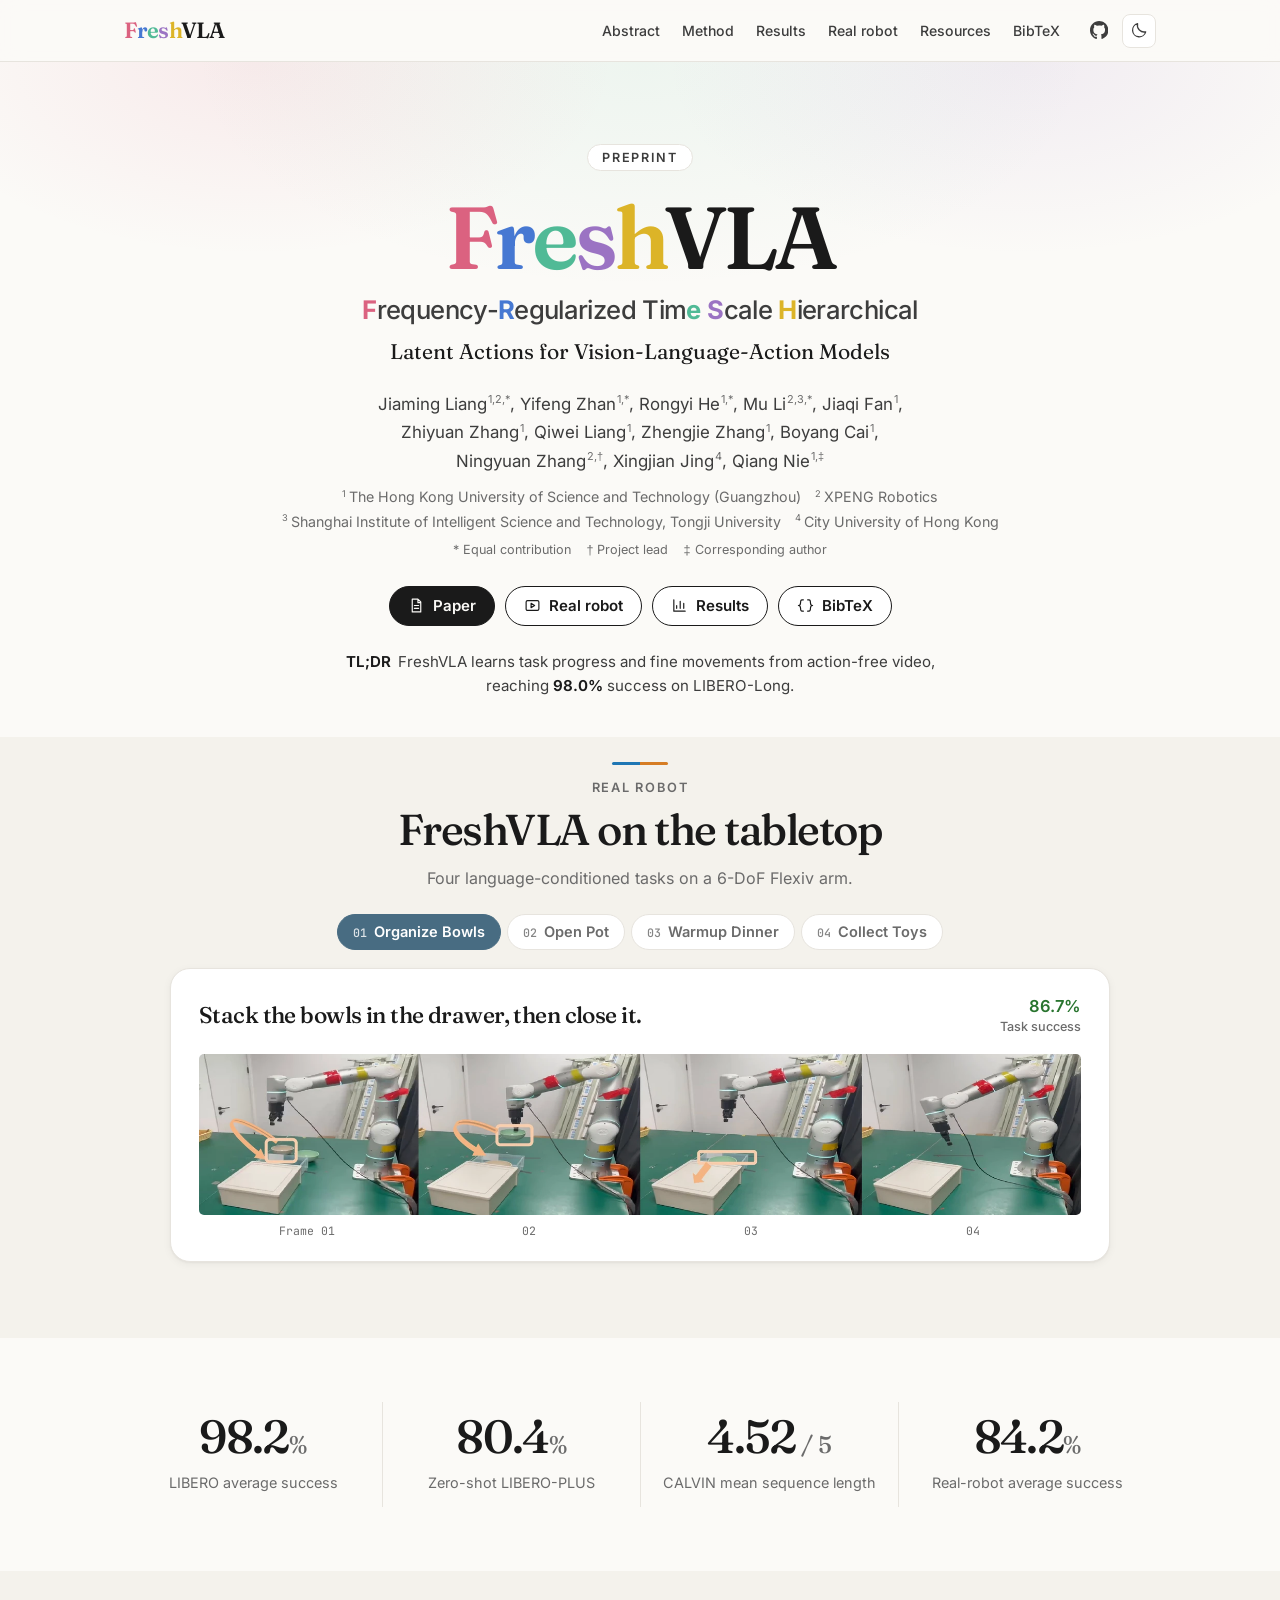
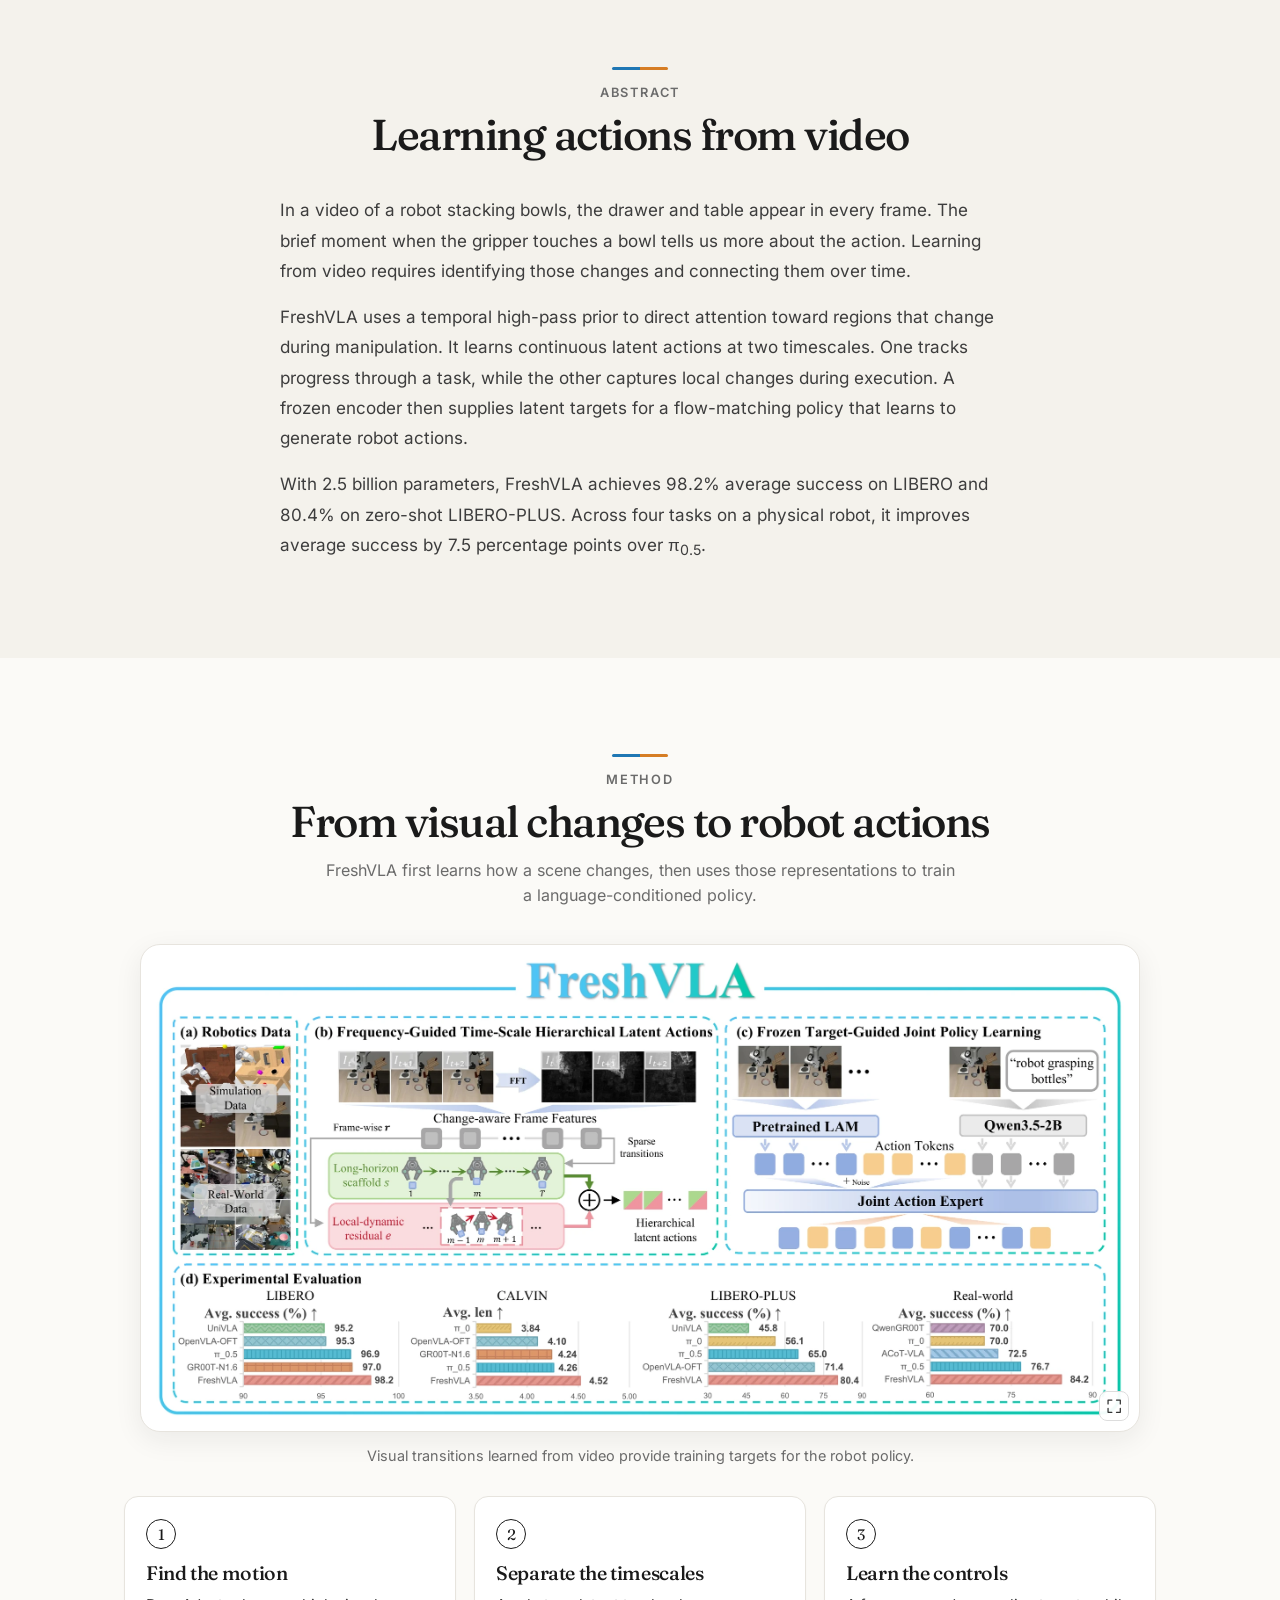
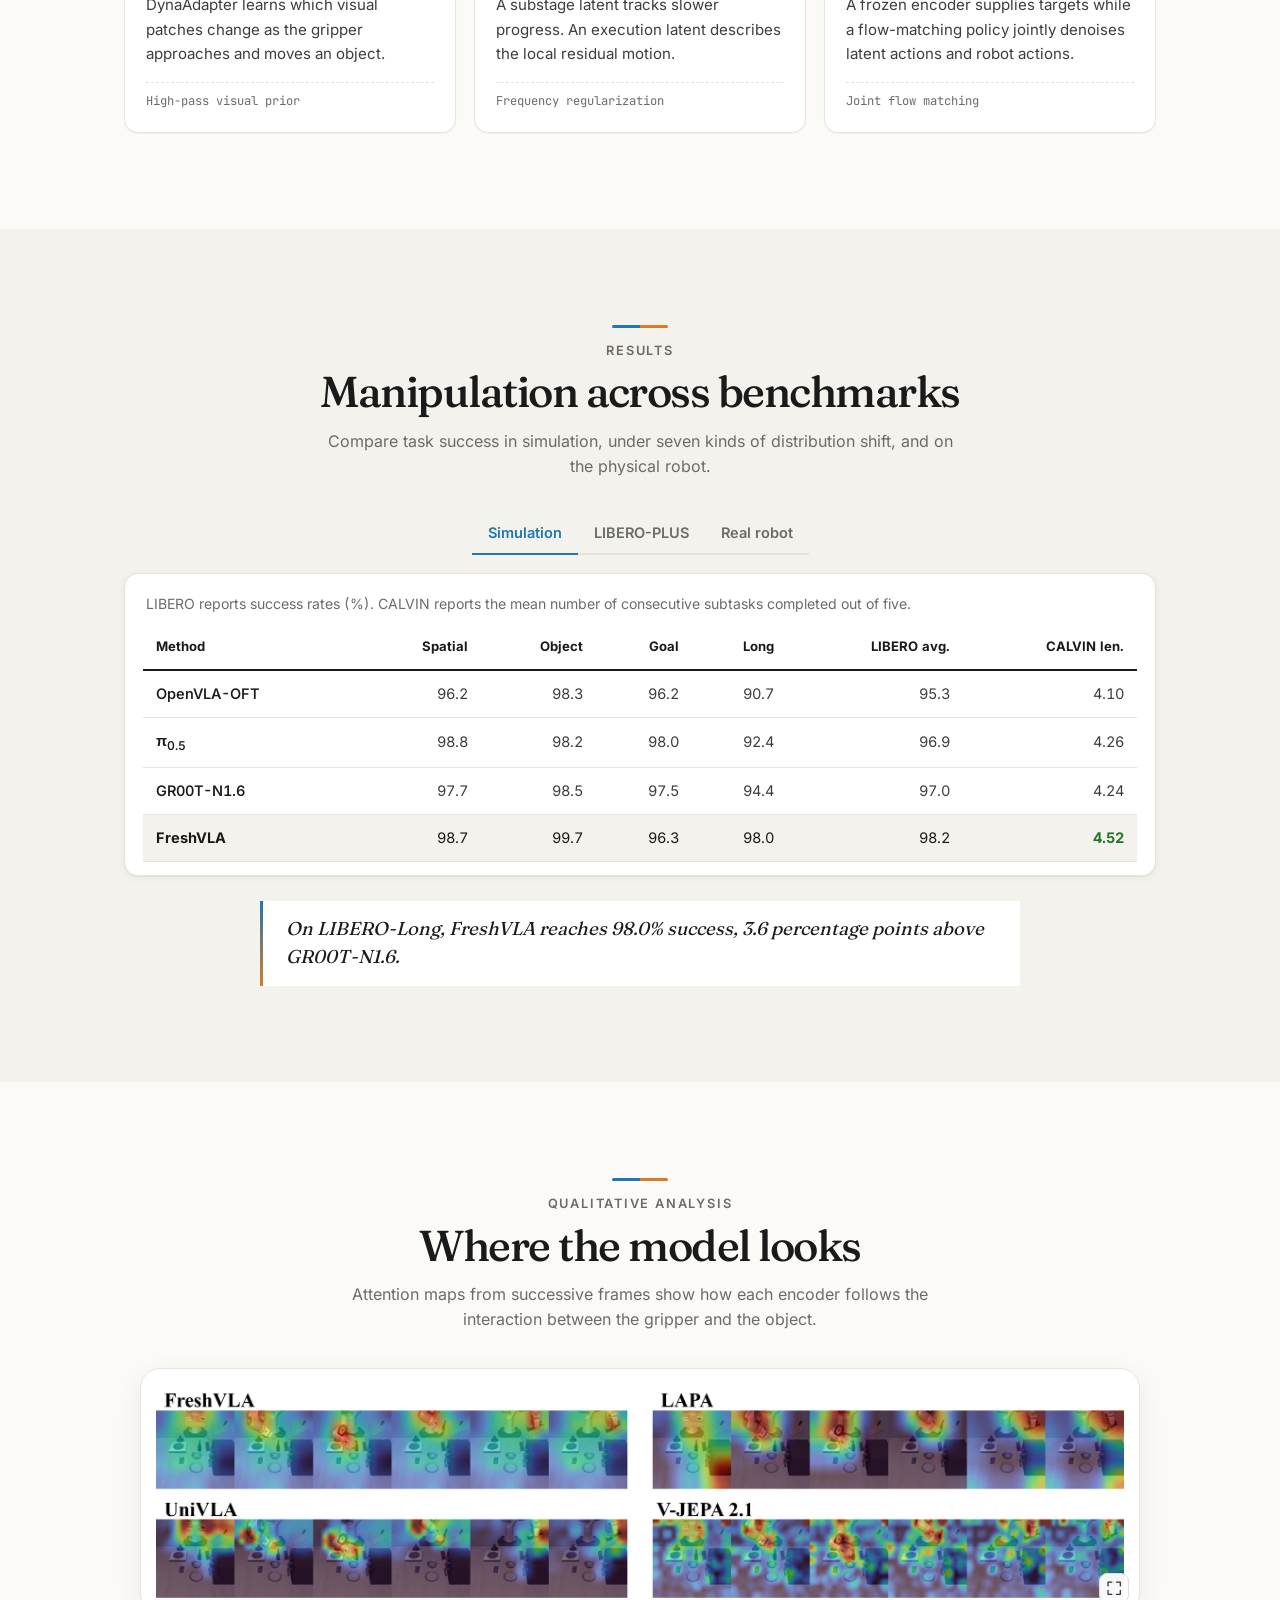
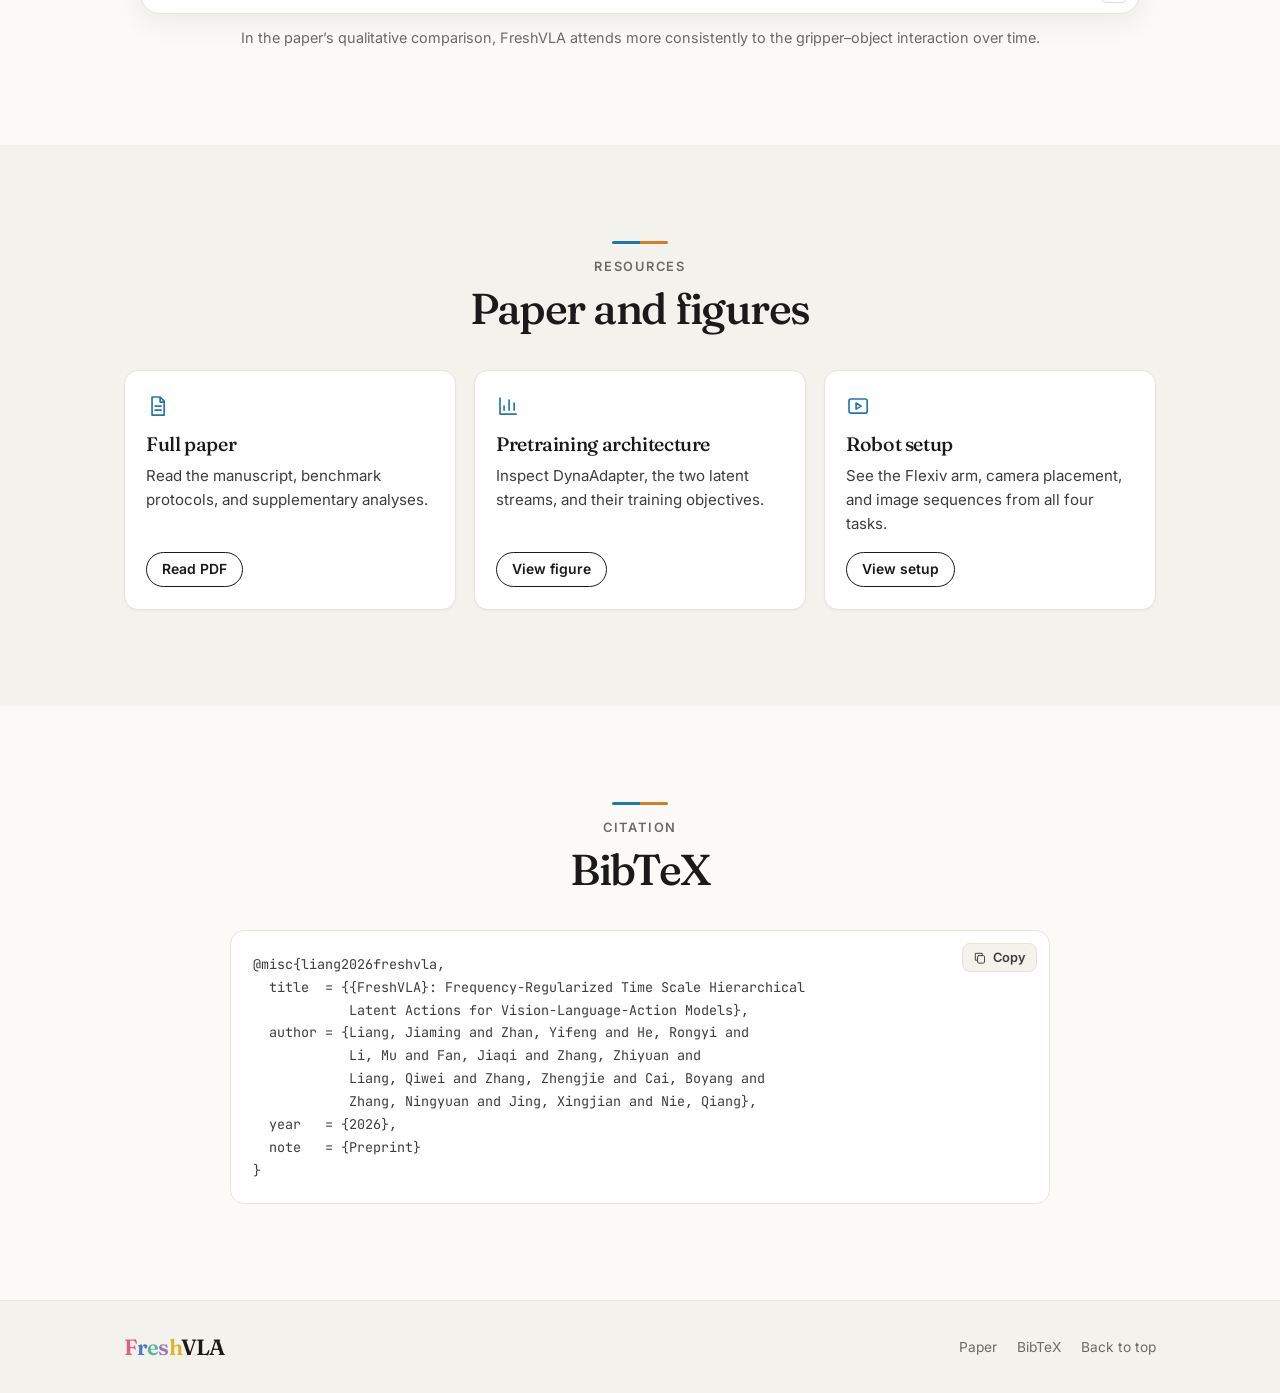
==== index.html @ 8558be19 "Publish the FreshVLA paper project page" ====
<!doctype html>
<html lang="en">
<head>
  <meta charset="utf-8">
  <meta name="viewport" content="width=device-width, initial-scale=1">
  <meta name="description" content="FreshVLA learns task progress and fine-grained robot movements from action-free videos using frequency-regularized hierarchical latent actions.">
  <title>FreshVLA · Frequency-Regularized Time Scale Hierarchical Latent Actions</title>
  <link rel="icon" href="assets/favicon.svg" type="image/svg+xml">
  <link rel="preload" href="assets/fonts/fraunces.woff2" as="font" type="font/woff2" crossorigin>
  <link rel="preload" href="assets/fonts/inter.woff2" as="font" type="font/woff2" crossorigin>
  <script>
    if (new URLSearchParams(location.search).get('palette') === 'mint') {
      document.documentElement.dataset.palette = 'mint';
    }
  </script>
  <link rel="stylesheet" href="assets/site.css">
  <script defer src="assets/site.js"></script>
</head>
<body id="top">
  <a class="skip" href="#main">Skip to content</a>
  <svg xmlns="http://www.w3.org/2000/svg" class="symbols" aria-hidden="true">
    <symbol id="i-paper" viewBox="0 0 24 24"><path d="M6 3h8l4 4v14H6zM14 3v5h4M9 12h6m-6 4h6"/></symbol>
    <symbol id="i-results" viewBox="0 0 24 24"><path d="M4 4v16h16M8 16v-4m5 4V6m5 10V9"/></symbol>
    <symbol id="i-film" viewBox="0 0 24 24"><rect x="3" y="5" width="18" height="14" rx="2"/><path d="m10 9 5 3-5 3z"/></symbol>
    <symbol id="i-cite" viewBox="0 0 24 24"><path d="M9 4H7c-2 0-2 2-2 4s-1 4-3 4c2 0 3 2 3 4s0 4 2 4h2m6-16h2c2 0 2 2 2 4s1 4 3 4c-2 0-3 2-3 4s0 4-2 4h-2"/></symbol>
    <symbol id="i-code" viewBox="0 0 16 16"><path fill="currentColor" stroke="none" d="M8 0C3.58 0 0 3.58 0 8c0 3.54 2.29 6.53 5.47 7.59.4.07.55-.17.55-.38 0-.19-.01-.82-.01-1.49-2.01.37-2.53-.49-2.69-.94-.09-.23-.48-.94-.82-1.13-.28-.15-.68-.52-.01-.53.63-.01 1.08.58 1.23.82.72 1.21 1.87.87 2.33.66.07-.52.28-.87.51-1.07-1.78-.2-3.64-.89-3.64-3.95 0-.87.31-1.59.82-2.15-.08-.2-.36-1.02.08-2.12 0 0 .67-.21 2.2.82A7.38 7.38 0 0 1 8 3.86c.68 0 1.36.09 2 .27 1.53-1.04 2.2-.82 2.2-.82.44 1.1.16 1.92.08 2.12.51.56.82 1.27.82 2.15 0 3.07-1.87 3.75-3.65 3.95.29.25.54.73.54 1.48 0 1.07-.01 1.93-.01 2.2 0 .21.15.46.55.38A8.01 8.01 0 0 0 16 8c0-4.42-3.58-8-8-8Z"/></symbol>
    <symbol id="i-moon" viewBox="0 0 24 24"><path d="M20.5 14.1A8.8 8.8 0 0 1 9.9 3.5a8.7 8.7 0 1 0 10.6 10.6Z"/></symbol>
    <symbol id="i-sun" viewBox="0 0 24 24"><circle cx="12" cy="12" r="4"/><path d="M12 2v2m0 16v2M2 12h2m16 0h2M5 5l1.4 1.4m11.2 11.2L19 19M5 19l1.4-1.4M17.6 6.4 19 5"/></symbol>
    <symbol id="i-menu" viewBox="0 0 24 24"><path d="M3 6h18M3 12h18M3 18h18"/></symbol>
    <symbol id="i-zoom" viewBox="0 0 24 24"><path d="M9 4H4v5m11-5h5v5M4 15v5h5m11-5v5h-5"/></symbol>
    <symbol id="i-copy" viewBox="0 0 24 24"><rect x="8" y="8" width="12" height="13" rx="2"/><path d="M16 8V4H4v12h4"/></symbol>
  </svg>
  <nav class="nav" aria-label="Main navigation">
    <div class="wrap nav-inner">
      <a class="logo" href="#top" aria-label="FreshVLA home"><span class="c1">F</span><span class="c2">r</span><span class="c3">e</span><span class="c4">s</span><span class="c5">h</span>VLA</a>
      <div class="nav-links" id="nav-links">
        <a href="#abstract">Abstract</a><a href="#method">Method</a><a href="#results">Results</a><a href="#real-robot">Real robot</a><a href="#resources">Resources</a><a href="#bibtex">BibTeX</a>
      </div>
      <div class="nav-tools">
        <a class="icon-button source" href="https://github.com/Easy19613/freshvla-project" aria-label="Project page source on GitHub" title="Project page source on GitHub"><svg class="icon" aria-hidden="true"><use href="#i-code"></use></svg></a>
        <button class="icon-button js-only" type="button" id="theme" aria-label="Dark mode" aria-pressed="false" title="Dark mode"><svg class="icon" aria-hidden="true"><use href="#i-moon"></use></svg></button>
        <button class="icon-button menu js-only" type="button" id="menu" aria-label="Navigation menu" aria-expanded="false" aria-controls="nav-links"><svg class="icon" aria-hidden="true"><use href="#i-menu"></use></svg></button>
      </div>
    </div>
  </nav>
  <main id="main">
    <header class="hero">
      <div class="wrap">
        <p class="venue">Preprint</p>
        <h1 class="hero-mark" aria-label="FreshVLA"><span class="c1">F</span><span class="c2">r</span><span class="c3">e</span><span class="c4">s</span><span class="c5">h</span>VLA</h1>
        <p class="paper-title"><span class="expand"><b class="c1">F</b>requency-<b class="c2">R</b>egularized Tim<b class="c3">e</b> <b class="c4">S</b>cale <b class="c5">H</b>ierarchical</span><span class="title-rest">Latent Actions for Vision-Language-Action Models</span></p>
        <p class="authors">
          <span>Jiaming Liang<sup>1,2,*</sup></span>, <span>Yifeng Zhan<sup>1,*</sup></span>, <span>Rongyi He<sup>1,*</sup></span>, <span>Mu Li<sup>2,3,*</sup></span>, <span>Jiaqi Fan<sup>1</sup></span>,<br class="desktop-break">
          <span>Zhiyuan Zhang<sup>1</sup></span>, <span>Qiwei Liang<sup>1</sup></span>, <span>Zhengjie Zhang<sup>1</sup></span>, <span>Boyang Cai<sup>1</sup></span>,<br class="desktop-break">
          <span>Ningyuan Zhang<sup>2,†</sup></span>, <span>Xingjian Jing<sup>4</sup></span>, <span>Qiang Nie<sup>1,‡</sup></span>
        </p>
        <div class="affiliations"><span><sup>1</sup>The Hong Kong University of Science and Technology (Guangzhou)</span><span><sup>2</sup>XPENG Robotics</span><br class="desktop-break"><span><sup>3</sup>Shanghai Institute of Intelligent Science and Technology, Tongji University</span><span><sup>4</sup>City University of Hong Kong</span></div>
        <p class="roles"><span>* Equal contribution</span><span>† Project lead</span><span>‡ Corresponding author</span></p>
        <div class="actions"><a class="btn primary" href="assets/FreshVLA.pdf"><svg class="icon" aria-hidden="true"><use href="#i-paper"></use></svg> Paper</a><a class="btn" href="#real-robot"><svg class="icon" aria-hidden="true"><use href="#i-film"></use></svg> Real robot</a><a class="btn" href="#results"><svg class="icon" aria-hidden="true"><use href="#i-results"></use></svg> Results</a><a class="btn" href="#bibtex"><svg class="icon" aria-hidden="true"><use href="#i-cite"></use></svg> BibTeX</a></div>
        <p class="tldr"><strong>TL;DR</strong> FreshVLA learns task progress and fine movements from action-free video, reaching <strong>98.0%</strong> success on LIBERO-Long.</p>
      </div>
    </header>
    <section class="band robot-section" id="real-robot" aria-labelledby="robot-title">
      <div class="wrap">
        <div class="section-head"><p class="eyebrow">Real robot</p><h2 id="robot-title">FreshVLA on the tabletop</h2><p>Four language-conditioned tasks on a 6-DoF Flexiv arm.</p></div>
        <div class="tabs rollouts" data-tabs>
          <div class="tablist steps" aria-label="Robot task"><button type="button" data-tab="task-bowls"><b aria-hidden="true">01</b>Organize Bowls</button>
            <button type="button" data-tab="task-pot"><b aria-hidden="true">02</b>Open Pot</button>
            <button type="button" data-tab="task-dinner"><b aria-hidden="true">03</b>Warmup Dinner</button>
            <button type="button" data-tab="task-toys"><b aria-hidden="true">04</b>Collect Toys</button></div>
          <div class="rollout-card" id="task-bowls">
            <div class="rollout-head"><h3>Stack the bowls in the drawer, then close it.</h3><p><strong>86.7%</strong>Task success</p></div>
            <a class="rollout-image" href="assets/figures/rollout-bowls.webp" data-zoom><img src="assets/figures/rollout-bowls.webp" width="1708" height="311" alt="Four successive camera frames from the Flexiv Organize Bowls task. Stack the bowls in the drawer, then close it."></a>
            <div class="frame-labels" aria-hidden="true"><span>Frame 01</span><span>02</span><span>03</span><span>04</span></div>
          </div>
          <div class="rollout-card" id="task-pot">
            <div class="rollout-head"><h3>Lift the lid off the pot.</h3><p><strong>96.7%</strong>Task success</p></div>
            <a class="rollout-image" href="assets/figures/rollout-pot.webp" data-zoom><img src="assets/figures/rollout-pot.webp" width="1708" height="311" alt="Four successive camera frames from the Flexiv Open Pot task. Lift the lid off the pot."></a>
            <div class="frame-labels" aria-hidden="true"><span>Frame 01</span><span>02</span><span>03</span><span>04</span></div>
          </div>
          <div class="rollout-card" id="task-dinner">
            <div class="rollout-head"><h3>Place the meat on the grill, then ring the bell.</h3><p><strong>80.0%</strong>Task success</p></div>
            <a class="rollout-image" href="assets/figures/rollout-dinner.webp" data-zoom><img src="assets/figures/rollout-dinner.webp" width="1708" height="311" alt="Four successive camera frames from the Flexiv Warmup Dinner task. Place the meat on the grill, then ring the bell."></a>
            <div class="frame-labels" aria-hidden="true"><span>Frame 01</span><span>02</span><span>03</span><span>04</span></div>
          </div>
          <div class="rollout-card" id="task-toys">
            <div class="rollout-head"><h3>Place the doll in the basket, then gather the blocks inside the black line.</h3><p><strong>73.3%</strong>Task success</p></div>
            <a class="rollout-image" href="assets/figures/rollout-toys.webp" data-zoom><img src="assets/figures/rollout-toys.webp" width="1708" height="311" alt="Four successive camera frames from the Flexiv Collect Toys task. Place the doll in the basket, then gather the blocks inside the black line."></a>
            <div class="frame-labels" aria-hidden="true"><span>Frame 01</span><span>02</span><span>03</span><span>04</span></div>
          </div>
        </div>
      </div>
    </section>
    <section class="stats-section" aria-label="Benchmark highlights">
      <div class="wrap stats">
        <div><strong>98.2<span>%</span></strong><p>LIBERO average success</p></div>
        <div><strong>80.4<span>%</span></strong><p>Zero-shot LIBERO-PLUS</p></div>
        <div><strong>4.52<span> / 5</span></strong><p>CALVIN mean sequence length</p></div>
        <div><strong>84.2<span>%</span></strong><p>Real-robot average success</p></div>
      </div>
    </section>
    <section class="band section" id="abstract">
      <div class="wrap"><div class="section-head"><p class="eyebrow">Abstract</p><h2>Learning actions from video</h2></div>
        <div class="prose">
          <p>In a video of a robot stacking bowls, the drawer and table appear in every frame. The brief moment when the gripper touches a bowl tells us more about the action. Learning from video requires identifying those changes and connecting them over time.</p>
          <p>FreshVLA uses a temporal high-pass prior to direct attention toward regions that change during manipulation. It learns continuous latent actions at two timescales. One tracks progress through a task, while the other captures local changes during execution. A frozen encoder then supplies latent targets for a flow-matching policy that learns to generate robot actions.</p>
          <p>With 2.5 billion parameters, FreshVLA achieves 98.2% average success on LIBERO and 80.4% on zero-shot LIBERO-PLUS. Across four tasks on a physical robot, it improves average success by 7.5 percentage points over π<sub>0.5</sub>.</p>
        </div>
      </div>
    </section>
    <section class="section" id="method">
      <div class="wrap"><div class="section-head"><p class="eyebrow">Method</p><h2>From visual changes to robot actions</h2><p>FreshVLA first learns how a scene changes, then uses those representations to train a language-conditioned policy.</p></div>
        <figure class="figure"><a class="figure-link" href="assets/figures/overview.webp" data-zoom><img src="assets/figures/overview.webp" loading="lazy" width="2200" height="1037" alt="FreshVLA overview, showing a high-pass visual prior, hierarchical latent actions, and joint flow matching for robot control."><span class="zoom-icon"><svg class="icon" aria-hidden="true"><use href="#i-zoom"></use></svg></span></a><figcaption>Visual transitions learned from video provide training targets for the robot policy.</figcaption></figure>
        <div class="pipeline">
          <article><span class="number">1</span><h3>Find the motion</h3><p>DynaAdapter learns which visual patches change as the gripper approaches and moves an object.</p><span class="footnote">High-pass visual prior</span></article>
          <article><span class="number">2</span><h3>Separate the timescales</h3><p>A substage latent tracks slower progress. An execution latent describes the local residual motion.</p><span class="footnote">Frequency regularization</span></article>
          <article><span class="number">3</span><h3>Learn the controls</h3><p>A frozen encoder supplies targets while a flow-matching policy jointly denoises latent actions and robot actions.</p><span class="footnote">Joint flow matching</span></article>
        </div>
      </div>
    </section>
    <section class="band section" id="results">
      <div class="wrap"><div class="section-head"><p class="eyebrow">Results</p><h2>Manipulation across benchmarks</h2><p>Compare task success in simulation, under seven kinds of distribution shift, and on the physical robot.</p></div>
        <div class="tabs results-tabs" data-tabs>
  <div class="tablist" aria-label="Benchmark">
    <button type="button" data-tab="sim-results">Simulation</button>
    <button type="button" data-tab="plus-results">LIBERO-PLUS</button>
    <button type="button" data-tab="robot-results">Real robot</button>
  </div>
  <div class="tab-panel" id="sim-results">
    <div class="table-scroll" tabindex="0" role="region" aria-label="Simulation results">
      <table>
        <caption>LIBERO reports success rates (%). CALVIN reports the mean number of consecutive subtasks completed out of five.</caption>
        <thead>
          <tr>
            <th scope="col">Method</th>
            <th scope="col">Spatial</th>
            <th scope="col">Object</th>
            <th scope="col">Goal</th>
            <th scope="col">Long</th>
            <th scope="col">LIBERO avg.</th>
            <th scope="col">CALVIN len.</th>
          </tr>
        </thead>
        <tbody>
          <tr>
            <th scope="row">OpenVLA-OFT</th>
            <td>96.2</td><td>98.3</td><td>96.2</td><td>90.7</td><td>95.3</td><td>4.10</td>
          </tr>
          <tr>
            <th scope="row">π<sub>0.5</sub></th>
            <td>98.8</td><td>98.2</td><td>98.0</td><td>92.4</td><td>96.9</td><td>4.26</td>
          </tr>
          <tr>
            <th scope="row">GR00T-N1.6</th>
            <td>97.7</td><td>98.5</td><td>97.5</td><td>94.4</td><td>97.0</td><td>4.24</td>
          </tr>
          <tr class="ours">
            <th scope="row">FreshVLA</th>
            <td>98.7</td><td>99.7</td><td>96.3</td><td>98.0</td><td>98.2</td><td>4.52</td>
          </tr>
        </tbody>
      </table>
    </div>
  </div>
  <div class="tab-panel" id="plus-results">
    <div class="table-scroll" tabindex="0" role="region" aria-label="LIBERO-PLUS results">
      <table>
        <caption>Zero-shot success rates (%) across seven perturbation categories.</caption>
        <thead>
          <tr>
            <th scope="col">Method</th>
            <th scope="col">Camera</th>
            <th scope="col">Robot</th>
            <th scope="col">Language</th>
            <th scope="col">Light</th>
            <th scope="col">Background</th>
            <th scope="col">Noise</th>
            <th scope="col">Layout</th>
            <th scope="col">Avg.</th>
          </tr>
        </thead>
        <tbody>
          <tr>
            <th scope="row">OpenVLA-OFT</th>
            <td>56.4</td><td>31.9</td><td>79.5</td><td>88.7</td><td>93.3</td><td>75.8</td><td>74.2</td><td>71.4</td>
          </tr>
          <tr>
            <th scope="row">π<sub>0.5</sub></th>
            <td>53.0</td><td>50.3</td><td>65.7</td><td>83.1</td><td>77.3</td><td>53.2</td><td>72.7</td><td>65.0</td>
          </tr>
          <tr class="ours">
            <th scope="row">FreshVLA</th>
            <td>60.0</td><td>58.9</td><td>88.9</td><td>97.0</td><td>97.1</td><td>84.4</td><td>76.3</td><td>80.4</td>
          </tr>
        </tbody>
      </table>
    </div>
  </div>
  <div class="tab-panel" id="robot-results">
    <div class="table-scroll" tabindex="0" role="region" aria-label="Real robot results">
      <table>
        <caption>Task success rates (%) on the Flexiv tabletop setup.</caption>
        <thead>
          <tr>
            <th scope="col">Method</th>
            <th scope="col">Open Pot</th>
            <th scope="col">Warmup Dinner</th>
            <th scope="col">Organize Bowls</th>
            <th scope="col">Collect Toys</th>
            <th scope="col">Avg.</th>
          </tr>
        </thead>
        <tbody>
          <tr>
            <th scope="row">π<sub>0</sub></th>
            <td>96.7</td><td>63.3</td><td>53.3</td><td>66.7</td><td>70.0</td>
          </tr>
          <tr>
            <th scope="row">QwenGR00T</th>
            <td>93.3</td><td>60.0</td><td>66.7</td><td>60.0</td><td>70.0</td>
          </tr>
          <tr>
            <th scope="row">ACoT-VLA</th>
            <td>96.7</td><td>70.0</td><td>56.7</td><td>66.7</td><td>72.5</td>
          </tr>
          <tr>
            <th scope="row">π<sub>0.5</sub></th>
            <td>96.7</td><td>66.7</td><td>80.0</td><td>63.3</td><td>76.7</td>
          </tr>
          <tr class="ours">
            <th scope="row">FreshVLA</th>
            <td>96.7</td><td>80.0</td><td>86.7</td><td>73.3</td><td>84.2</td>
          </tr>
        </tbody>
      </table>
    </div>
  </div>
</div>
        <p class="callout">On LIBERO-Long, FreshVLA reaches 98.0% success, 3.6 percentage points above GR00T-N1.6.</p>
      </div>
    </section>
    <section class="section" id="analysis">
      <div class="wrap"><div class="section-head"><p class="eyebrow">Qualitative analysis</p><h2>Where the model looks</h2><p>Attention maps from successive frames show how each encoder follows the interaction between the gripper and the object.</p></div>
        <figure class="figure"><a class="figure-link" href="assets/figures/attention.webp" data-zoom><img width="2050" height="453" src="assets/figures/attention.webp" loading="lazy" alt="Attention maps from four encoders over the same tabletop manipulation sequence, with FreshVLA at top left."><span class="zoom-icon"><svg class="icon" aria-hidden="true"><use href="#i-zoom"></use></svg></span></a><figcaption>In the paper’s qualitative comparison, FreshVLA attends more consistently to the gripper–object interaction over time.</figcaption></figure>
      </div>
    </section>
    <section class="band section" id="resources">
      <div class="wrap"><div class="section-head"><p class="eyebrow">Resources</p><h2>Paper and figures</h2></div>
        <div class="resources">
          <article><div class="res-icon"><svg class="icon" aria-hidden="true"><use href="#i-paper"></use></svg></div><h3>Full paper</h3><p>Read the manuscript, benchmark protocols, and supplementary analyses.</p><a class="btn" href="assets/FreshVLA.pdf">Read PDF</a></article>
          <article><div class="res-icon"><svg class="icon" aria-hidden="true"><use href="#i-results"></use></svg></div><h3>Pretraining architecture</h3><p>Inspect DynaAdapter, the two latent streams, and their training objectives.</p><a class="btn" href="assets/figures/pretraining.webp" data-zoom data-caption="FreshVLA pretraining architecture">View figure</a></article>
          <article><div class="res-icon"><svg class="icon" aria-hidden="true"><use href="#i-film"></use></svg></div><h3>Robot setup</h3><p>See the Flexiv arm, camera placement, and image sequences from all four tasks.</p><a class="btn" href="assets/figures/flexiv.webp" data-zoom data-caption="Flexiv setup and four tabletop tasks">View setup</a></article>
        </div>
      </div>
    </section>
    <section class="section" id="bibtex">
      <div class="wrap"><div class="section-head"><p class="eyebrow">Citation</p><h2>BibTeX</h2></div>
        <div class="citation"><button type="button" class="copy js-only" id="copy"><svg class="icon" aria-hidden="true"><use href="#i-copy"></use></svg> <span>Copy</span></button><pre><code id="citation">@misc{liang2026freshvla,
  title  = {{FreshVLA}: Frequency-Regularized Time Scale Hierarchical
            Latent Actions for Vision-Language-Action Models},
  author = {Liang, Jiaming and Zhan, Yifeng and He, Rongyi and
            Li, Mu and Fan, Jiaqi and Zhang, Zhiyuan and
            Liang, Qiwei and Zhang, Zhengjie and Cai, Boyang and
            Zhang, Ningyuan and Jing, Xingjian and Nie, Qiang},
  year   = {2026},
  note   = {Preprint}
}</code></pre></div><p role="status" class="sr-only" id="copy-status"></p>
      </div>
    </section>
  </main>
  <footer><div class="wrap footer-inner"><a class="logo" href="#top" aria-label="FreshVLA home"><span class="c1">F</span><span class="c2">r</span><span class="c3">e</span><span class="c4">s</span><span class="c5">h</span>VLA</a><div><a href="assets/FreshVLA.pdf">Paper</a><a href="#bibtex">BibTeX</a><a href="#top">Back to top</a></div></div></footer>
  <dialog id="lightbox" aria-label="Enlarged figure"><button type="button" class="lightbox-close" aria-label="Close enlarged figure">×</button><img alt=""></dialog>
</body>
</html>
---- assets/site.css ----
@font-face {font-family:Fraunces;src:url(fonts/fraunces.woff2) format("woff2");font-weight:100 900;font-display:swap}
@font-face {font-family:Inter;src:url(fonts/inter.woff2) format("woff2");font-weight:100 900;font-display:swap}
@font-face {font-family:"JetBrains Mono";src:url(fonts/jetbrains-mono.woff2) format("woff2");font-weight:100 800;font-display:swap}
:root {
  color-scheme:light;
  --paper:#fbfaf7; --surface:#fff; --band:#f4f2ec; --ink:#1a1a1a; --soft:#3d3d3d; --muted:#6b6b6b; --line:#e7e4de;
  --c1:#db6280; --c2:#4678d2; --c3:#50ba96; --c4:#9b73c3; --c5:#dcb428;
  --channel-a:#1f77b4; --channel-b:#d67d24; --gain:#28742e;
  --wash-a:rgba(219,98,128,.10); --wash-b:rgba(155,115,195,.10); --wash-c:rgba(80,186,150,.08);
  --active-chip:#486c82; --chip-ink:#fff; --shadow:0 2px 8px rgba(26,26,26,.05),0 1px 2px rgba(26,26,26,.04);
  --serif:Fraunces,Charter,Georgia,serif; --sans:Inter,"Segoe UI",sans-serif; --mono:"JetBrains Mono",ui-monospace,monospace;
}
:root[data-palette="mint"] {
  --paper:#f5fcf8; --surface:#fff; --band:#e8f5ee; --ink:#16372e; --soft:#305348; --muted:#526e64; --line:#cde2d7;
  --c1:#247861; --c2:#469e83; --c3:#2e897d; --c4:#88ab69; --c5:#519b72;
  --channel-a:#24816c; --channel-b:#82a85f; --gain:#246b4f; --active-chip:#307761;
  --wash-a:rgba(90,199,161,.22); --wash-b:rgba(166,203,120,.20); --wash-c:rgba(100,189,172,.13);
}
:root[data-mode="dark"] {
  color-scheme:dark; --paper:#16140f; --surface:#1e1b15; --band:#242017; --ink:#f2efe8; --soft:#ded9cf; --muted:#b0aa9f; --line:#433e34;
  --channel-a:#5fa0de; --channel-b:#e59a4f; --gain:#91c996; --active-chip:#365d78;
}
:root[data-mode="dark"][data-palette="mint"] {
  --paper:#10241e; --surface:#192e26; --band:#1e362d; --ink:#edf8f1; --soft:#d5e5da; --muted:#adccbb; --line:#38574a;
  --c1:#6acbad; --c2:#9cd7bb; --c3:#74c5c0; --c4:#abce8a; --c5:#8cc69f;
  --channel-a:#6ecbb4; --channel-b:#b1cf84; --gain:#a5d49c; --active-chip:#326e59;
}
* {box-sizing:border-box}
html {scroll-behavior:smooth;scroll-padding-top:84px}
body {margin:0;background:var(--paper);color:var(--ink);font:400 1.0625rem/1.65 var(--sans);-webkit-font-smoothing:antialiased}
button,a {font:inherit;color:inherit}
a {text-decoration:none}
button {cursor:pointer}
button:focus-visible,a:focus-visible,[tabindex]:focus-visible {outline:3px solid var(--channel-a);outline-offset:4px}
::selection {background:color-mix(in srgb,var(--channel-a) 23%,var(--surface))}
h1,h2,h3,p,figure {margin:0}
h1,h2,h3 {font-family:var(--serif);font-weight:500}
img {display:block;max-width:100%;height:auto}
[hidden],.js-only,.nav-tools .js-only,.copy.js-only {display:none}
.enhanced .nav-tools .js-only,.enhanced .copy.js-only {display:inline-flex}
.enhanced .nav-tools .menu {display:none}
.wrap {max-width:1080px;padding-inline:24px;margin-inline:auto}
.band {background:var(--band)}
.section {padding-block:clamp(3.5rem,8vw,6rem)}
.symbols {position:absolute;width:0;height:0;overflow:hidden}
.icon {display:inline-block;width:1.08em;height:1.08em;fill:none;stroke:currentColor;stroke-width:1.65;stroke-linecap:round;stroke-linejoin:round;flex:none}
.sr-only,.skip:not(:focus) {position:absolute;width:1px;height:1px;overflow:hidden;clip-path:inset(50%);white-space:nowrap}
.skip:focus {position:fixed;z-index:20;top:8px;left:8px;background:var(--surface);padding:8px;border-radius:8px}
.nav {position:sticky;top:0;z-index:8;background:color-mix(in srgb,var(--paper) 86%,transparent);backdrop-filter:saturate(160%) blur(11px);border-bottom:1px solid var(--line)}
.nav-inner {height:61px;display:flex;align-items:center;gap:12px}
.logo {font:600 1.38rem/1 var(--serif);letter-spacing:-.04em;white-space:nowrap}
.c1 {color:var(--c1)}.c2 {color:var(--c2)}.c3 {color:var(--c3)}.c4 {color:var(--c4)}.c5 {color:var(--c5)}
.nav-links {display:flex;align-items:center;margin-left:auto;gap:2px}
.nav-links a {position:relative;padding:6px 10px;color:var(--soft);font-size:.88rem;font-weight:500;border-radius:8px}
.nav-links a:hover,.icon-button:hover {background:var(--band)}
.nav-links a[aria-current]::after {content:"";position:absolute;left:10px;right:10px;bottom:2px;height:2px;border-radius:2px;background:linear-gradient(90deg,var(--channel-a),var(--channel-b))}
.nav-tools {display:flex;gap:6px}
.icon-button,.copy {display:inline-flex;align-items:center;justify-content:center;border:1px solid var(--line);border-radius:8px;background:var(--surface);color:var(--soft)}
.icon-button {width:34px;height:34px;line-height:1}
.icon-button.source {background:transparent;border-color:transparent}
.hero {text-align:center;padding:clamp(3rem,6.4vw,5rem) 0 2.45rem;background:
  radial-gradient(40% 60% at 20% 0%,var(--wash-a),transparent 70%) top center/100% 460px no-repeat,
  radial-gradient(40% 60% at 80% 0%,var(--wash-b),transparent 70%) top center/100% 460px no-repeat,
  radial-gradient(50% 70% at 50% 0%,var(--wash-c),transparent 70%) top center/100% 460px no-repeat}
.venue {display:inline-block;border:1px solid var(--line);border-radius:999px;padding:5px 14px;background:var(--surface);font:600 .79rem/1.2 var(--sans);text-transform:uppercase;letter-spacing:.13em;color:var(--soft)}
.hero-mark {font:600 clamp(3.2rem,9vw,5.5rem)/.97 var(--serif);letter-spacing:-.045em;margin:24px 0 12px}
.expand {display:block;font:500 clamp(1.24rem,2.6vw,1.6rem)/1.32 var(--sans);color:var(--soft);letter-spacing:-.025em;text-wrap:balance}
.expand b {font-weight:700}
.title-rest {display:block;max-width:48ch;margin:12px auto 0;font:400 clamp(1.12rem,2.2vw,1.32rem)/1.3 var(--serif);text-wrap:balance}
.authors {max-width:850px;margin:24px auto 0;color:var(--soft);font-size:1.05rem;line-height:1.7}
.authors span,.roles span {display:inline-block}
sup {vertical-align:super;font-size:.65em;line-height:0}
.authors sup {margin-left:1px;color:var(--muted)}
.affiliations {margin:10px auto 0;color:var(--muted);font-size:.89rem;line-height:1.7}
.affiliations span {display:inline-block;margin:0 7px}
.affiliations sup {margin-right:3px}
.roles {margin-top:6px;display:flex;gap:15px;flex-wrap:wrap;justify-content:center;color:var(--muted);font-size:.79rem}
.actions {display:flex;justify-content:center;align-items:center;gap:10px;flex-wrap:wrap;margin:25px auto 0}
.btn {display:inline-flex;align-items:center;justify-content:center;gap:8px;font:600 .94rem/1.2 var(--sans);text-decoration:none;color:var(--ink);background:var(--surface);border:1px solid var(--ink);border-radius:999px;padding:10px 18px;transition:transform .18s,background-color .18s,color .18s}
.btn .icon {width:17px;height:17px}
.btn.primary,.btn:hover {background:var(--ink);color:var(--paper)}
.btn:hover {transform:translateY(-2px)}
.btn.primary:hover {background:var(--surface);color:var(--ink)}
.tldr {margin:24px auto 0;max-width:624px;font-size:.94rem;line-height:1.6;color:var(--soft);text-wrap:pretty}
.tldr strong {font-weight:650;color:var(--ink)}
.tldr strong:first-child {margin-right:.2em}
.section-head {text-align:center;margin:0 auto 36px}
.eyebrow {font:600 .8rem/1.15 var(--sans);color:var(--muted);text-transform:uppercase;letter-spacing:.14em}
.eyebrow::before {content:"";display:block;width:56px;height:3px;border-radius:2px;background:linear-gradient(90deg,var(--channel-a) 50%,var(--channel-b) 50%);margin:0 auto 16px}
h2 {font:500 clamp(1.9rem,4vw,2.7rem)/1.12 var(--serif);letter-spacing:-.035em;margin:10px auto 0;text-wrap:balance}
.section-head>p:last-child:not(.eyebrow) {max-width:640px;font-size:1rem;line-height:1.55;margin:12px auto 0;color:var(--muted);text-wrap:pretty}
.robot-section {padding:25px 0 clamp(3rem,6vw,5rem)}
.robot-section .section-head {margin-bottom:23px}
.rollouts {max-width:940px;margin:auto}
.tablist {display:none}
.enhanced .tablist {display:flex;justify-content:center;align-items:center;gap:6px;flex-wrap:wrap;margin-bottom:18px}
.tablist button {background:transparent;color:var(--muted);border:0;padding:9px 16px;font:600 .91rem/1.4 var(--sans)}
.steps button {border:1px solid var(--line);border-radius:999px;background:var(--surface);padding:7px 15px}
.steps button b {font:500 .73rem var(--mono);margin-right:7px;opacity:.82}
.steps button[aria-selected="true"] {border-color:var(--active-chip);background:var(--active-chip);color:var(--chip-ink)}
.tablist button:hover:not([aria-selected="true"]) {color:var(--ink);background:var(--paper)}
.rollout-card,.figure-link {border-radius:20px;border:1px solid var(--line);background:var(--surface);box-shadow:var(--shadow);overflow:hidden}
.rollout-card {padding:26px 28px 23px}
.rollout-head {display:flex;align-items:center;justify-content:space-between;gap:18px;margin-bottom:18px}
.rollout-head h3 {font-size:1.42rem;line-height:1.25;letter-spacing:-.025em}
.rollout-head p {font:500 .79rem/1.4 var(--sans);color:var(--muted);text-align:right}
.rollout-head strong {font-size:1.03rem;font-weight:600;color:var(--gain);display:block}
.rollout-card img {width:100%;border-radius:5px}
.frame-labels {display:grid;grid-template-columns:repeat(4,1fr);gap:5px;margin:8px 0 0;color:var(--muted);text-align:center;font:400 .72rem var(--mono)}
.stats-section {padding:clamp(2.7rem,5vw,4rem) 0}
.stats {display:grid;grid-template-columns:repeat(4,1fr);text-align:center}
.stats>div {padding:12px 14px}
.stats>div+div {border-left:1px solid var(--line)}
.stats strong {font:500 clamp(2rem,4.5vw,2.9rem)/1 var(--serif);letter-spacing:-.035em;font-variant-numeric:lining-nums tabular-nums}
.stats strong span {font-size:.52em;color:var(--muted);letter-spacing:0}
.stats p {font-size:.9rem;color:var(--muted);margin-top:10px}
.prose {max-width:720px;margin:auto;color:var(--soft);line-height:1.78}
.prose p+p {margin-top:16px}
.figure {margin:0 auto;max-width:1000px}
.figure-link {display:block;position:relative;background:white;padding:15px;box-shadow:0 8px 28px rgba(26,26,26,.07);cursor:zoom-in}
.figure-link img {width:100%}
.zoom-icon {position:absolute;bottom:10px;right:10px;display:grid;place-items:center;width:30px;height:30px;border:1px solid #ddd;border-radius:8px;background:#fffffff2;color:#333}
figcaption {font-size:.9rem;text-align:center;color:var(--muted);margin-top:12px}
.pipeline,.resources {display:grid;grid-template-columns:repeat(3,1fr);gap:18px}
.pipeline {margin-top:28px}
.pipeline article,.resources article {background:var(--surface);border:1px solid var(--line);border-radius:14px;padding:22px 21px;box-shadow:0 1px 2px rgba(26,26,26,.04);display:flex;flex-direction:column;align-items:flex-start}
.number {display:grid;place-items:center;width:30px;height:30px;border:1.5px solid var(--ink);border-radius:50%;font:.95rem var(--serif)}
.pipeline h3,.resources h3 {font-size:1.22rem;letter-spacing:-.019em;line-height:1.2;margin:13px 0 8px}
.pipeline p,.resources p {font-size:.94rem;line-height:1.6;color:var(--soft);margin-bottom:16px}
.footnote {border-top:1px dashed var(--line);padding-top:10px;width:100%;margin-top:auto;font:.76rem/1.4 var(--mono);color:var(--muted)}
.results-tabs .tablist {gap:0;margin-bottom:18px}
.results-tabs .tablist button {border-bottom:2px solid var(--line)}
.results-tabs .tablist button[aria-selected="true"] {color:var(--channel-a);border-bottom-color:var(--channel-a)}
.table-scroll {overflow:auto;border:1px solid var(--line);border-radius:14px;background:var(--surface);padding:5px 18px 13px;box-shadow:var(--shadow)}
table {border-collapse:collapse;width:100%;font-size:.91rem;color:var(--soft);font-variant-numeric:tabular-nums;white-space:nowrap}
caption {caption-side:top;text-align:left;white-space:normal;padding:13px 3px 10px;font-size:.88rem;color:var(--muted)}
th,td {padding:11px 13px;text-align:right;border-bottom:1px solid var(--line)}
thead th {font-size:.82rem;border-bottom:2px solid var(--ink);color:var(--ink)}
th:first-child {text-align:left}
tbody th {font-weight:550;color:var(--ink)}
tr.ours {background:var(--band);color:var(--ink)}
tr.ours th {font-weight:700}
tr.ours td:last-child {font-weight:700;color:var(--gain)}
.callout {max-width:760px;margin:25px auto 0;padding:14px 23px;border-left:3px solid;border-image:linear-gradient(var(--channel-a),var(--channel-b)) 1;background:var(--surface);font:italic 400 1.16rem/1.55 var(--serif)}
.res-icon {color:var(--channel-a);height:27px;font-size:1.4rem}
.resources .btn {font-size:.87rem;padding:8px 15px;margin-top:auto}
.citation {position:relative;max-width:820px;margin:auto;border:1px solid var(--line);border-radius:14px;background:var(--surface);padding:22px}
.copy {position:absolute;top:12px;right:12px;gap:6px;background:var(--band);padding:6px 10px;font:600 .8rem var(--sans)}
.copy:active {color:var(--gain)}
pre {margin:0;white-space:pre-wrap;overflow-wrap:anywhere;font:.84rem/1.7 var(--mono);color:var(--soft)}
pre code {font:inherit}
pre code::first-line {color:var(--channel-a)}
footer {background:var(--band);border-top:1px solid var(--line)}
.footer-inner {min-height:92px;display:flex;align-items:center;justify-content:space-between;gap:20px}
.footer-inner div {display:flex;gap:20px;font-size:.86rem;color:var(--muted)}
.footer-inner div a:hover {color:var(--ink);text-decoration:underline}
dialog {max-width:min(96vw,1700px);max-height:92vh;overflow:auto;padding:12px;border:0;border-radius:15px;background:white;color:#222;box-shadow:0 20px 60px #0008}
dialog::backdrop {background:#16140fdc}
dialog img {max-height:84vh;width:auto;margin:auto;object-fit:contain}
.lightbox-close {position:sticky;display:grid;place-items:center;top:0;margin-left:auto;width:34px;height:34px;background:#fff;color:#222;border:1px solid #ddd;border-radius:50%;font:1.4rem/1 var(--sans)}
@media(max-width:880px) {
  .pipeline,.resources {grid-template-columns:1fr}
  .nav-links a {padding-inline:6px}
  .desktop-break {display:none}
  .authors {max-width:700px}
}
@media(max-width:768px) {
  .nav-inner {position:relative}
  .nav-tools {margin-left:auto}
  .nav-links {display:none}
  .enhanced .nav-tools .menu {display:inline-flex}
  .nav-links.open {display:flex;position:absolute;top:61px;left:12px;right:12px;margin:0;padding:10px;flex-wrap:wrap;justify-content:center;border:1px solid var(--line);border-radius:0 0 12px 12px;background:var(--surface);box-shadow:var(--shadow)}
  .nav-links a {padding:9px 11px}
  .stats {grid-template-columns:repeat(2,1fr);row-gap:16px}
  .stats>div:nth-child(3) {border-left:0}
  .roles {gap:3px 10px}
  .rollout-card {padding:18px 16px}
  .rollout-head {align-items:flex-start}
  .affiliations span {margin:2px 4px}
  .section-head {margin-bottom:25px}
}
@media(max-width:510px) {
  .wrap {padding-inline:20px}
  .hero {padding-block:43px 32px}
  .authors {font-size:.96rem;line-height:1.75}
  .actions {gap:8px}
  .actions .btn {font-size:.86rem;padding:9px 13px}
  .affiliations {font-size:.81rem}
  .roles {font-size:.74rem}
  .enhanced .steps {display:grid;grid-template-columns:repeat(2,minmax(0,1fr));gap:7px}
  .steps button {font-size:.82rem;padding:7px 5px}
  .rollout-head {gap:12px}
  .rollout-head h3 {font-size:1.14rem}
  .rollout-head p {font-size:.71rem}
  .rollout-head strong {font-size:.92rem}
  .rollout-card {padding:14px 12px}
  .frame-labels {font-size:.58rem}
  .figure-link {padding:6px;border-radius:12px}
  .table-scroll {padding-inline:8px}
  .results-tabs .tablist button {font-size:.83rem;padding:8px}
  .citation {padding:48px 14px 16px}
  .footer-inner {flex-direction:column;align-items:center;justify-content:center;padding-block:20px;gap:10px}
}
@media(max-width:420px) {
  .stats {grid-template-columns:1fr;row-gap:2px}
  .stats>div+div {border-left:0}
}
@media(prefers-reduced-motion:reduce) {
  html {scroll-behavior:auto}
  *,*::before,*::after {animation:none!important;transition:none!important}
}
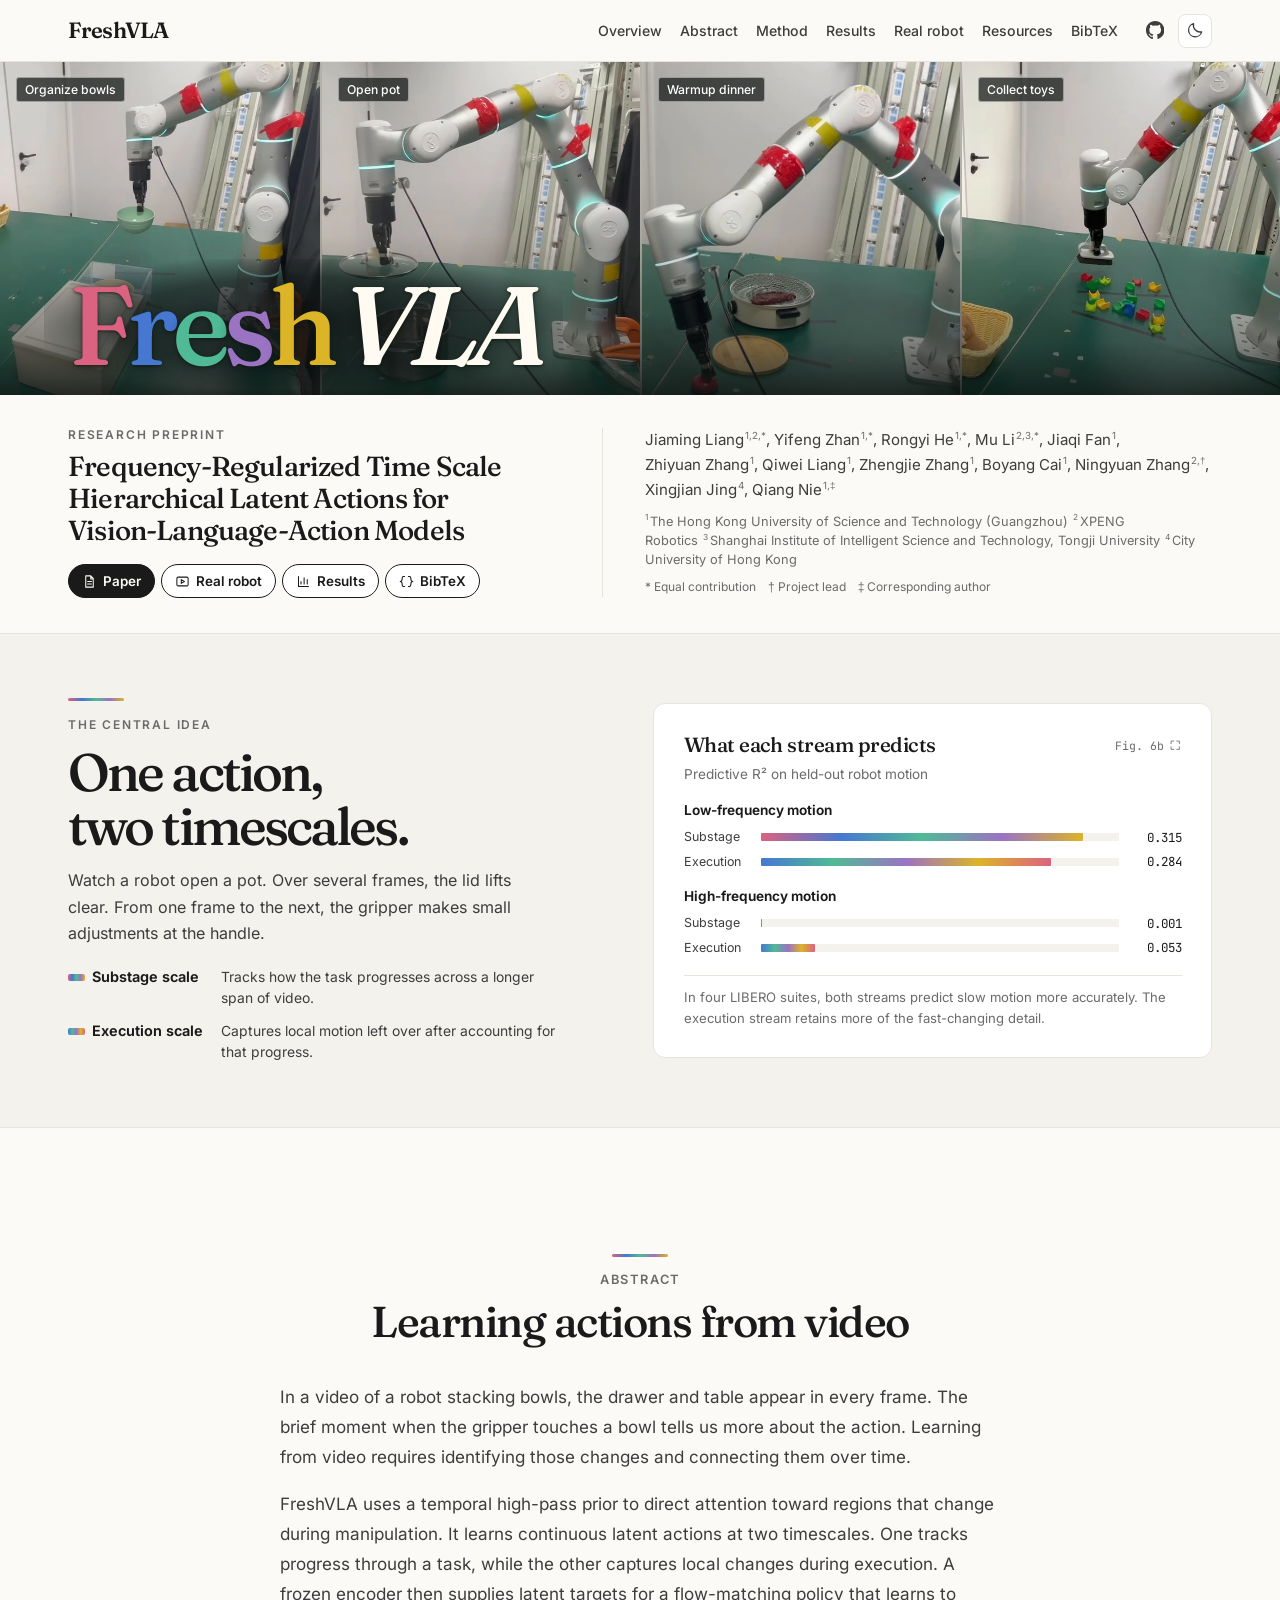
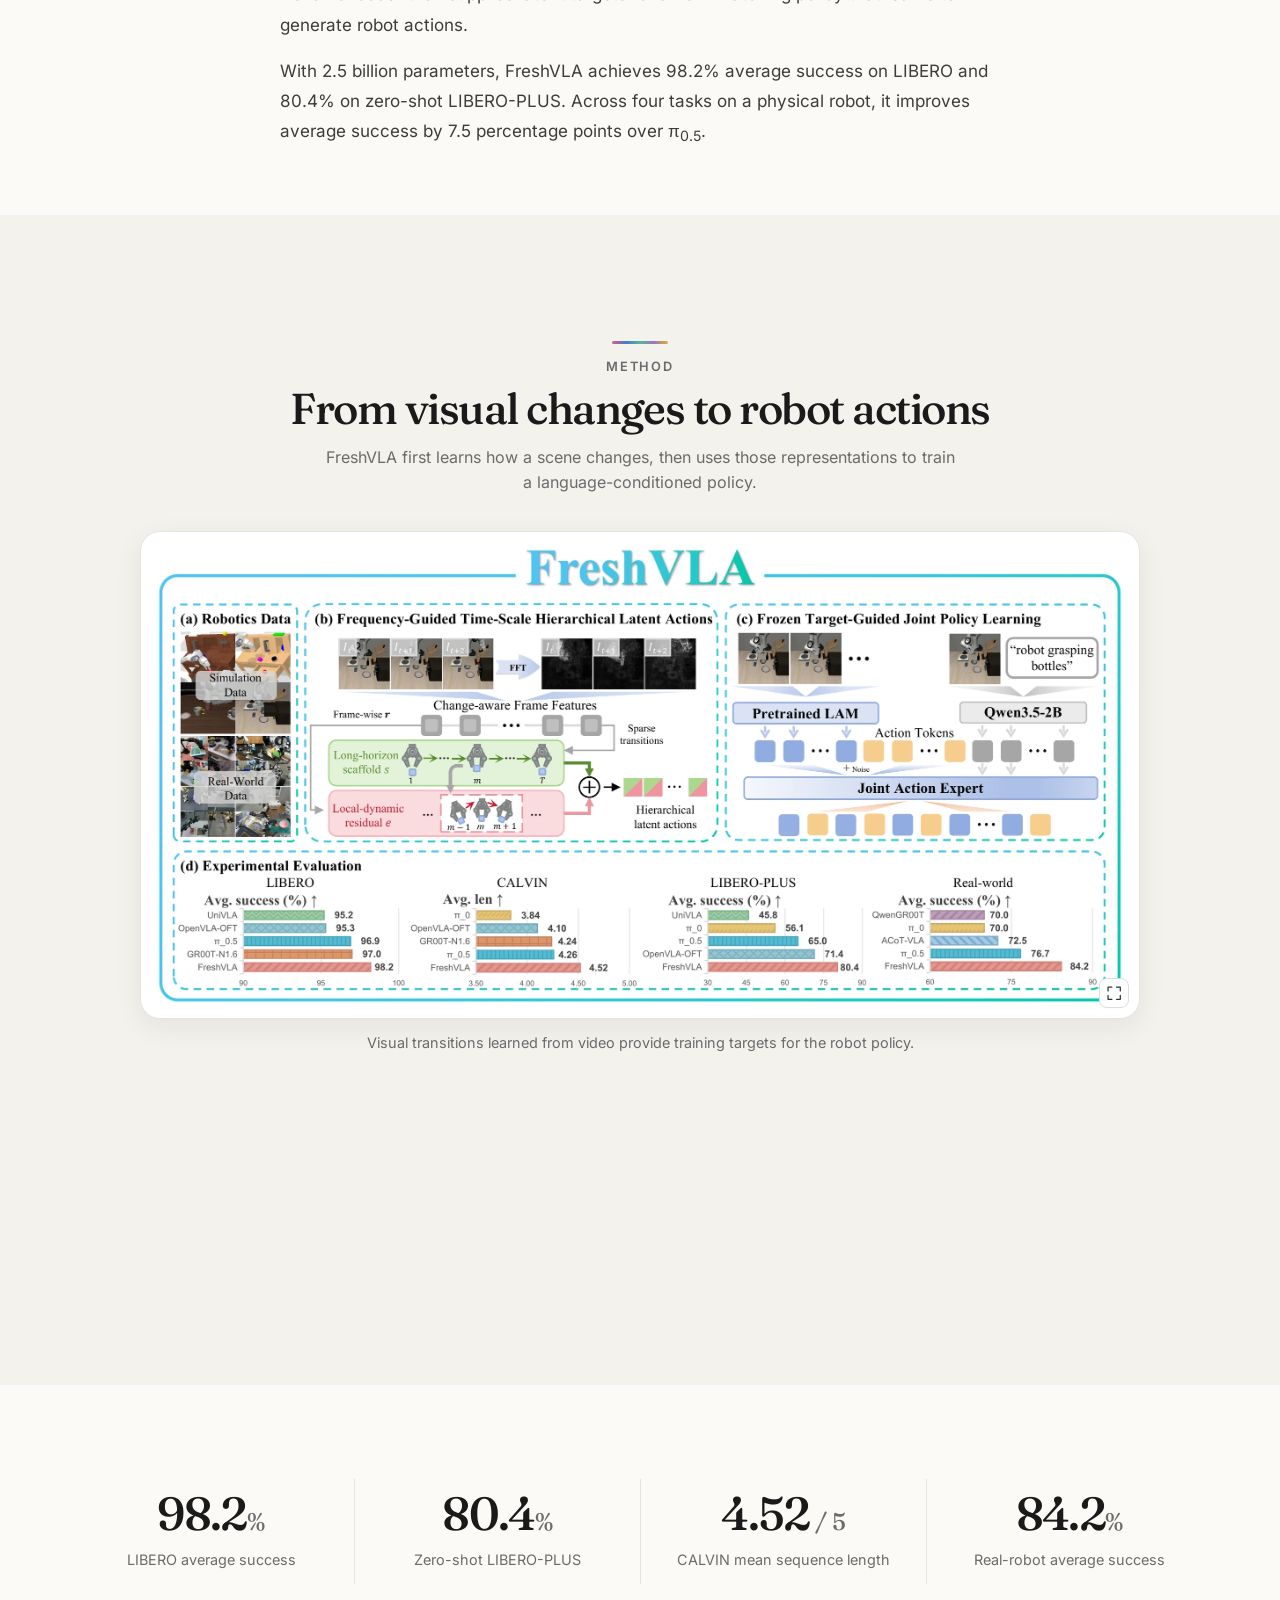
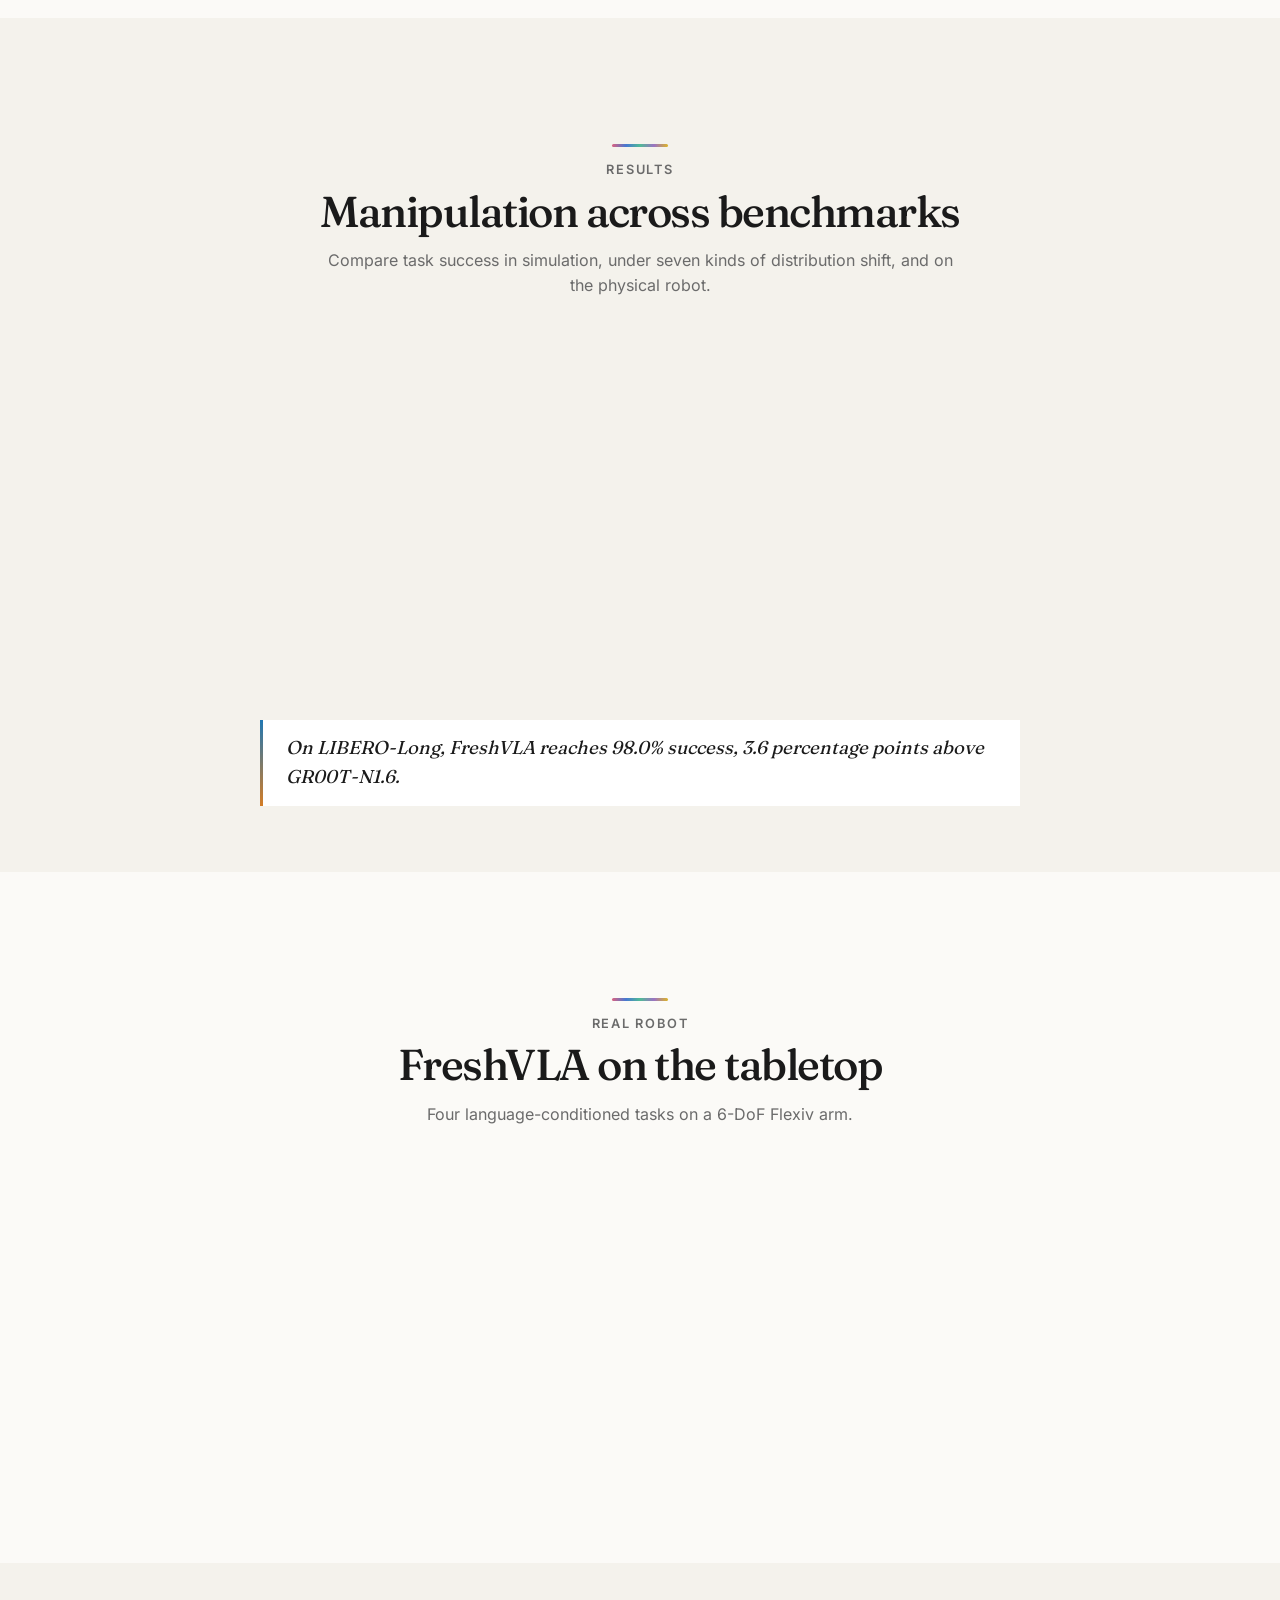
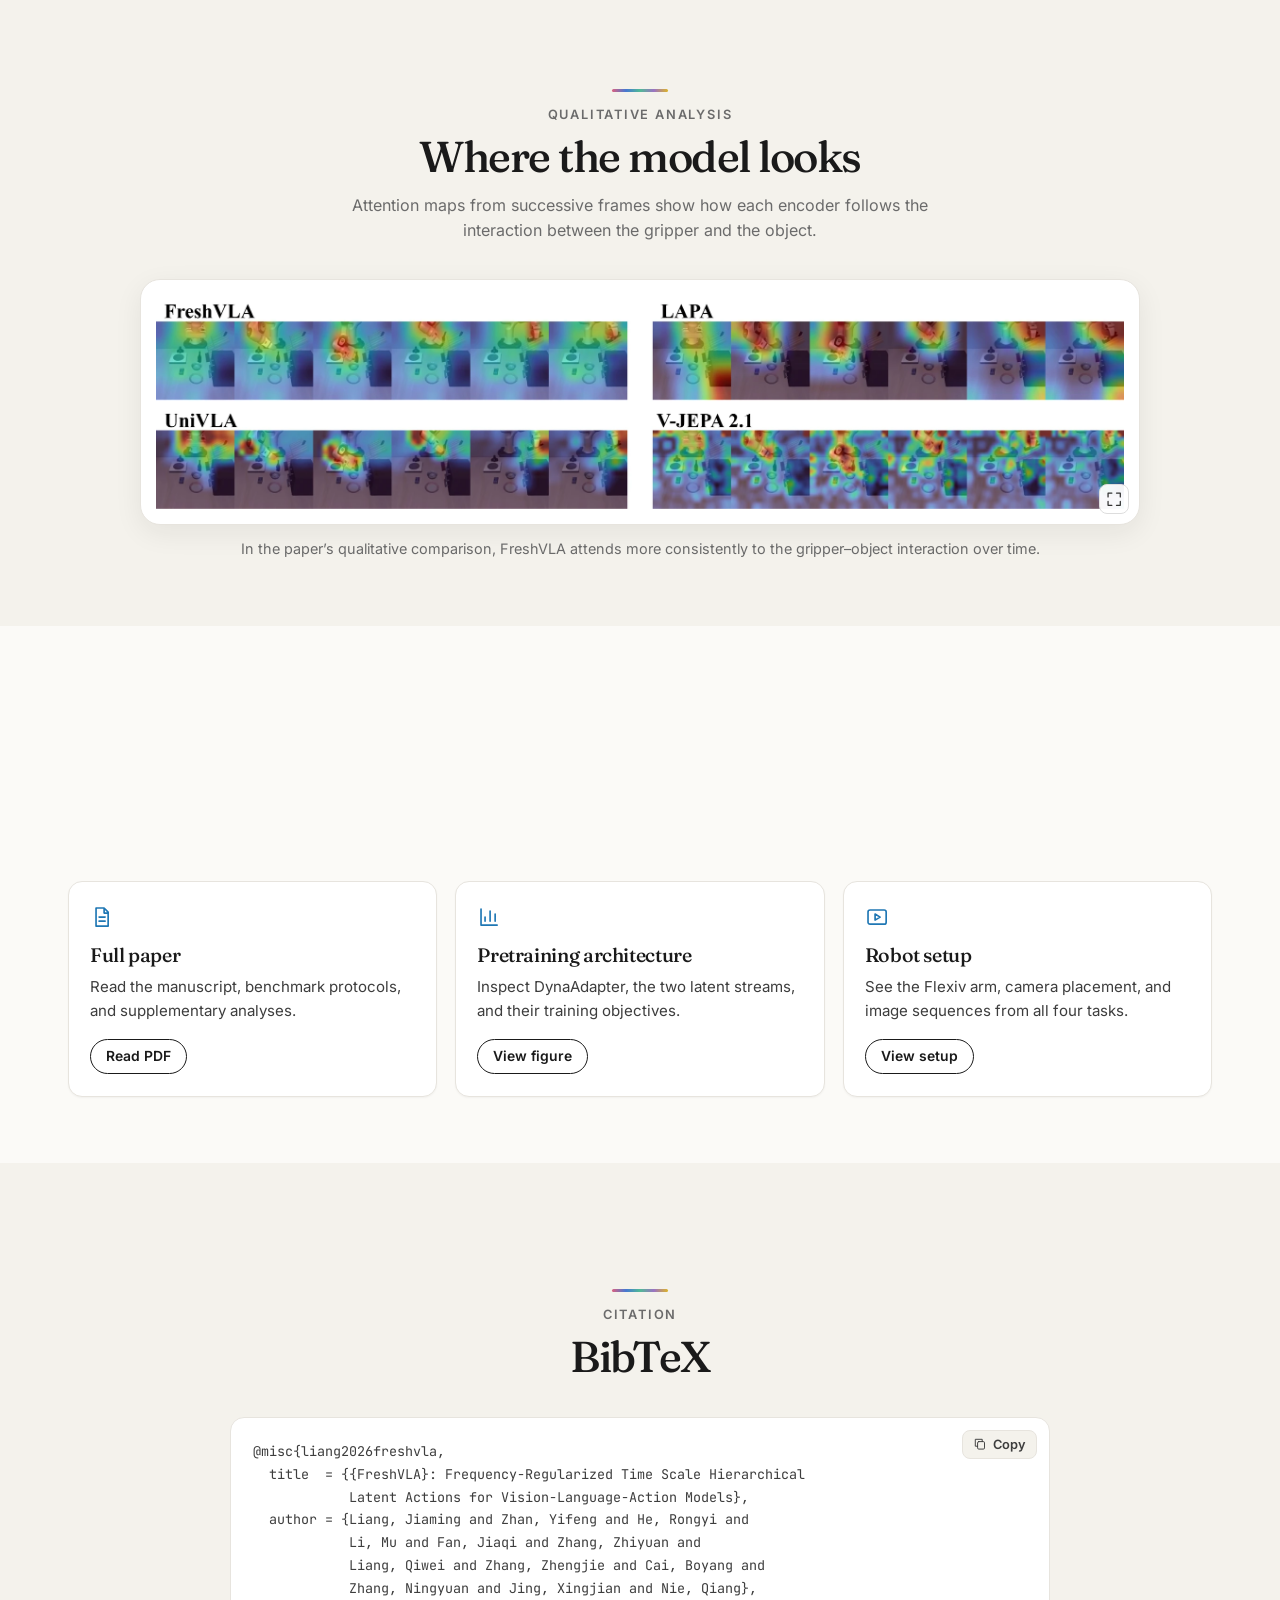
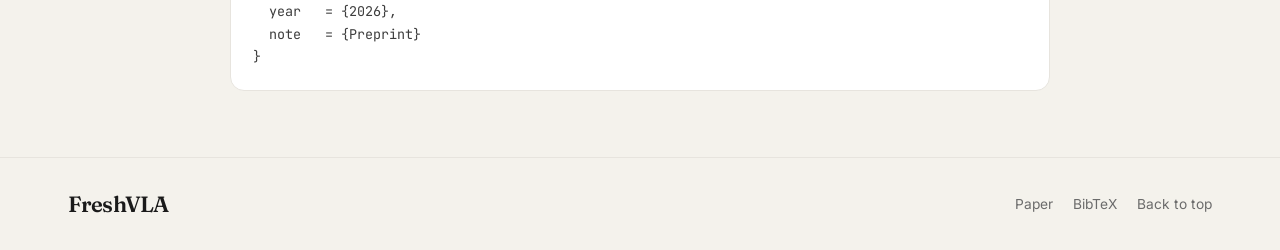
==== commit 734dd29e: "Make the approved robot collage the project homepage" ====
--- a/index.html
+++ b/index.html
@@ -8,15 +8,12 @@
   <link rel="icon" href="assets/favicon.svg" type="image/svg+xml">
   <link rel="preload" href="assets/fonts/fraunces.woff2" as="font" type="font/woff2" crossorigin>
   <link rel="preload" href="assets/fonts/inter.woff2" as="font" type="font/woff2" crossorigin>
-  <script>
-    if (new URLSearchParams(location.search).get('palette') === 'mint') {
-      document.documentElement.dataset.palette = 'mint';
-    }
-  </script>
   <link rel="stylesheet" href="assets/site.css">
+  <link rel="stylesheet" href="assets/cover.css?v=1ba1ec29">
   <script defer src="assets/site.js"></script>
+  <script defer src="assets/cover-motion.js?v=811efe4d"></script>
 </head>
-<body id="top">
+<body id="top" class="research-cover">
   <a class="skip" href="#main">Skip to content</a>
   <svg xmlns="http://www.w3.org/2000/svg" class="symbols" aria-hidden="true">
     <symbol id="i-paper" viewBox="0 0 24 24"><path d="M6 3h8l4 4v14H6zM14 3v5h4M9 12h6m-6 4h6"/></symbol>
@@ -34,7 +31,7 @@
     <div class="wrap nav-inner">
       <a class="logo" href="#top" aria-label="FreshVLA home"><span class="c1">F</span><span class="c2">r</span><span class="c3">e</span><span class="c4">s</span><span class="c5">h</span>VLA</a>
       <div class="nav-links" id="nav-links">
-        <a href="#abstract">Abstract</a><a href="#method">Method</a><a href="#results">Results</a><a href="#real-robot">Real robot</a><a href="#resources">Resources</a><a href="#bibtex">BibTeX</a>
+        <a href="#timescales">Overview</a><a href="#abstract">Abstract</a><a href="#method">Method</a><a href="#results">Results</a><a href="#real-robot">Real robot</a><a href="#resources">Resources</a><a href="#bibtex">BibTeX</a>
       </div>
       <div class="nav-tools">
         <a class="icon-button source" href="https://github.com/Easy19613/freshvla-project" aria-label="Project page source on GitHub" title="Project page source on GitHub"><svg class="icon" aria-hidden="true"><use href="#i-code"></use></svg></a>
@@ -44,23 +41,227 @@
     </div>
   </nav>
   <main id="main">
-    <header class="hero">
-      <div class="wrap">
-        <p class="venue">Preprint</p>
-        <h1 class="hero-mark" aria-label="FreshVLA"><span class="c1">F</span><span class="c2">r</span><span class="c3">e</span><span class="c4">s</span><span class="c5">h</span>VLA</h1>
-        <p class="paper-title"><span class="expand"><b class="c1">F</b>requency-<b class="c2">R</b>egularized Tim<b class="c3">e</b> <b class="c4">S</b>cale <b class="c5">H</b>ierarchical</span><span class="title-rest">Latent Actions for Vision-Language-Action Models</span></p>
-        <p class="authors">
+    <header class="cover-header">
+      <div class="photo-cover">
+        <div class="cover-grid">
+          <figure class="cover-tile tile-bowls">
+          <img src="assets/figures/cover-bowls.webp" alt="The gripper lifts a green bowl above a drawer." decoding="async">
+          <figcaption>Organize bowls</figcaption>
+        </figure><figure class="cover-tile tile-pot">
+          <img src="assets/figures/cover-pot.webp" alt="The gripper holds the lid above an open pot." decoding="async">
+          <figcaption>Open pot</figcaption>
+        </figure><figure class="cover-tile tile-dinner">
+          <img src="assets/figures/cover-dinner.webp" alt="The robot presses the red bell beside the grill." decoding="async">
+          <figcaption>Warmup dinner</figcaption>
+        </figure><figure class="cover-tile tile-toys">
+          <img src="assets/figures/cover-toys.webp" alt="The robot holds a tool above a group of colorful blocks." decoding="async">
+          <figcaption>Collect toys</figcaption>
+        </figure>
+        </div>
+        <div class="cover-signature"><h1 aria-label="FreshVLA"><span class="c1">F</span><span class="c2">r</span><span class="c3">e</span><span class="c4">s</span><span class="c5">h</span><span class="cover-suffix">VLA</span></h1></div>
+      </div>
+      <div class="wrap paper-details">
+        <div class="paper-info">
+          <p class="paper-kind">Research preprint</p>
+          <p class="cover-paper-title">Frequency-Regularized Time Scale Hierarchical Latent Actions for Vision-Language-Action Models</p>
+          <div class="actions"><a class="btn primary" href="assets/FreshVLA.pdf"><svg class="icon" aria-hidden="true"><use href="#i-paper"></use></svg> Paper</a><a class="btn" href="#real-robot"><svg class="icon" aria-hidden="true"><use href="#i-film"></use></svg> Real robot</a><a class="btn" href="#results"><svg class="icon" aria-hidden="true"><use href="#i-results"></use></svg> Results</a><a class="btn" href="#bibtex"><svg class="icon" aria-hidden="true"><use href="#i-cite"></use></svg> BibTeX</a></div>
+        </div>
+        <div class="credits">
+          <p class="authors">
           <span>Jiaming Liang<sup>1,2,*</sup></span>, <span>Yifeng Zhan<sup>1,*</sup></span>, <span>Rongyi He<sup>1,*</sup></span>, <span>Mu Li<sup>2,3,*</sup></span>, <span>Jiaqi Fan<sup>1</sup></span>,<br class="desktop-break">
           <span>Zhiyuan Zhang<sup>1</sup></span>, <span>Qiwei Liang<sup>1</sup></span>, <span>Zhengjie Zhang<sup>1</sup></span>, <span>Boyang Cai<sup>1</sup></span>,<br class="desktop-break">
           <span>Ningyuan Zhang<sup>2,†</sup></span>, <span>Xingjian Jing<sup>4</sup></span>, <span>Qiang Nie<sup>1,‡</sup></span>
         </p>
-        <div class="affiliations"><span><sup>1</sup>The Hong Kong University of Science and Technology (Guangzhou)</span><span><sup>2</sup>XPENG Robotics</span><br class="desktop-break"><span><sup>3</sup>Shanghai Institute of Intelligent Science and Technology, Tongji University</span><span><sup>4</sup>City University of Hong Kong</span></div>
-        <p class="roles"><span>* Equal contribution</span><span>† Project lead</span><span>‡ Corresponding author</span></p>
-        <div class="actions"><a class="btn primary" href="assets/FreshVLA.pdf"><svg class="icon" aria-hidden="true"><use href="#i-paper"></use></svg> Paper</a><a class="btn" href="#real-robot"><svg class="icon" aria-hidden="true"><use href="#i-film"></use></svg> Real robot</a><a class="btn" href="#results"><svg class="icon" aria-hidden="true"><use href="#i-results"></use></svg> Results</a><a class="btn" href="#bibtex"><svg class="icon" aria-hidden="true"><use href="#i-cite"></use></svg> BibTeX</a></div>
-        <p class="tldr"><strong>TL;DR</strong> FreshVLA learns task progress and fine movements from action-free video, reaching <strong>98.0%</strong> success on LIBERO-Long.</p>
+          <div class="affiliations"><span><sup>1</sup>The Hong Kong University of Science and Technology (Guangzhou)</span><span><sup>2</sup>XPENG Robotics</span><br class="desktop-break"><span><sup>3</sup>Shanghai Institute of Intelligent Science and Technology, Tongji University</span><span><sup>4</sup>City University of Hong Kong</span></div>
+          <p class="roles"><span>* Equal contribution</span><span>† Project lead</span><span>‡ Corresponding author</span></p>
+        </div>
       </div>
     </header>
-    <section class="band robot-section" id="real-robot" aria-labelledby="robot-title">
+    <section id="timescales" aria-labelledby="timescales-title">
+      <div class="wrap timescale-layout">
+        <div class="idea">
+          <p class="paper-kind">The central idea</p>
+          <h2 id="timescales-title">One action,<br> two timescales.</h2>
+          <p class="idea-lede">Watch a robot open a pot. Over several frames, the lid lifts clear. From one frame to the next, the gripper makes small adjustments at the handle.</p>
+          <dl class="streams">
+            <div><dt><i class="substage-swatch" aria-hidden="true"></i>Substage scale</dt><dd>Tracks how the task progresses across a longer span of video.</dd></div>
+            <div><dt><i class="execution-swatch" aria-hidden="true"></i>Execution scale</dt><dd>Captures local motion left over after accounting for that progress.</dd></div>
+          </dl>
+        </div>
+        <figure class="probe" aria-labelledby="probe-title">
+          <div class="probe-heading"><h3 id="probe-title">What each stream predicts</h3><a class="figure-source" href="assets/figures/frequency-probe.webp" data-zoom data-caption="Original frequency probe from Figure 6b of the FreshVLA preprint" aria-label="Enlarge original paper figure 6b">Fig. 6b <svg class="icon" aria-hidden="true"><use href="#i-zoom"></use></svg></a></div>
+          <p class="probe-subtitle">Predictive R² on held-out robot motion</p>
+          <div class="band-group"><h4>Low-frequency motion</h4><div class="probe-measure">
+                  <span class="stream-label">Substage</span>
+                  <div class="bar-track" aria-hidden="true"><i class="substage-bar" style="width:90.000%"></i></div>
+                  <span class="probe-value">0.315</span>
+                </div><div class="probe-measure">
+                  <span class="stream-label">Execution</span>
+                  <div class="bar-track" aria-hidden="true"><i class="execution-bar" style="width:81.143%"></i></div>
+                  <span class="probe-value">0.284</span>
+                </div></div>
+          <div class="band-group"><h4>High-frequency motion</h4><div class="probe-measure">
+                  <span class="stream-label">Substage</span>
+                  <div class="bar-track" aria-hidden="true"><i class="substage-bar" style="width:0.286%"></i></div>
+                  <span class="probe-value">0.001</span>
+                </div><div class="probe-measure">
+                  <span class="stream-label">Execution</span>
+                  <div class="bar-track" aria-hidden="true"><i class="execution-bar" style="width:15.143%"></i></div>
+                  <span class="probe-value">0.053</span>
+                </div></div>
+          <figcaption>In four LIBERO suites, both streams predict slow motion more accurately. The execution stream retains more of the fast-changing detail.</figcaption>
+        </figure>
+      </div>
+    </section>
+    <section class="band section" id="abstract">
+      <div class="wrap"><div class="section-head"><p class="eyebrow">Abstract</p><h2>Learning actions from video</h2></div>
+        <div class="prose">
+          <p>In a video of a robot stacking bowls, the drawer and table appear in every frame. The brief moment when the gripper touches a bowl tells us more about the action. Learning from video requires identifying those changes and connecting them over time.</p>
+          <p>FreshVLA uses a temporal high-pass prior to direct attention toward regions that change during manipulation. It learns continuous latent actions at two timescales. One tracks progress through a task, while the other captures local changes during execution. A frozen encoder then supplies latent targets for a flow-matching policy that learns to generate robot actions.</p>
+          <p>With 2.5 billion parameters, FreshVLA achieves 98.2% average success on LIBERO and 80.4% on zero-shot LIBERO-PLUS. Across four tasks on a physical robot, it improves average success by 7.5 percentage points over π<sub>0.5</sub>.</p>
+        </div>
+      </div>
+    </section>
+    <section class="section" id="method">
+      <div class="wrap"><div class="section-head"><p class="eyebrow">Method</p><h2>From visual changes to robot actions</h2><p>FreshVLA first learns how a scene changes, then uses those representations to train a language-conditioned policy.</p></div>
+        <figure class="figure"><a class="figure-link" href="assets/figures/overview.webp" data-zoom><img src="assets/figures/overview.webp" loading="lazy" width="2200" height="1037" alt="FreshVLA overview, showing a high-pass visual prior, hierarchical latent actions, and joint flow matching for robot control."><span class="zoom-icon"><svg class="icon" aria-hidden="true"><use href="#i-zoom"></use></svg></span></a><figcaption>Visual transitions learned from video provide training targets for the robot policy.</figcaption></figure>
+        <div class="pipeline">
+          <article><span class="number">1</span><h3>Find the motion</h3><p>DynaAdapter learns which visual patches change as the gripper approaches and moves an object.</p><span class="footnote">High-pass visual prior</span></article>
+          <article><span class="number">2</span><h3>Separate the timescales</h3><p>A substage latent tracks slower progress. An execution latent describes the local residual motion.</p><span class="footnote">Frequency regularization</span></article>
+          <article><span class="number">3</span><h3>Learn the controls</h3><p>A frozen encoder supplies targets while a flow-matching policy jointly denoises latent actions and robot actions.</p><span class="footnote">Joint flow matching</span></article>
+        </div>
+      </div>
+    </section>
+    <section class="stats-section" aria-label="Benchmark highlights">
+      <div class="wrap stats">
+        <div><strong>98.2<span>%</span></strong><p>LIBERO average success</p></div>
+        <div><strong>80.4<span>%</span></strong><p>Zero-shot LIBERO-PLUS</p></div>
+        <div><strong>4.52<span> / 5</span></strong><p>CALVIN mean sequence length</p></div>
+        <div><strong>84.2<span>%</span></strong><p>Real-robot average success</p></div>
+      </div>
+    </section>
+    <section class="band section" id="results">
+      <div class="wrap"><div class="section-head"><p class="eyebrow">Results</p><h2>Manipulation across benchmarks</h2><p>Compare task success in simulation, under seven kinds of distribution shift, and on the physical robot.</p></div>
+        <div class="tabs results-tabs" data-tabs>
+  <div class="tablist" aria-label="Benchmark">
+    <button type="button" data-tab="sim-results">Simulation</button>
+    <button type="button" data-tab="plus-results">LIBERO-PLUS</button>
+    <button type="button" data-tab="robot-results">Real robot</button>
+  </div>
+  <div class="tab-panel" id="sim-results">
+    <div class="table-scroll" tabindex="0" role="region" aria-label="Simulation results">
+      <table>
+        <caption>LIBERO reports success rates (%). CALVIN reports the mean number of consecutive subtasks completed out of five.</caption>
+        <thead>
+          <tr>
+            <th scope="col">Method</th>
+            <th scope="col">Spatial</th>
+            <th scope="col">Object</th>
+            <th scope="col">Goal</th>
+            <th scope="col">Long</th>
+            <th scope="col">LIBERO avg.</th>
+            <th scope="col">CALVIN len.</th>
+          </tr>
+        </thead>
+        <tbody>
+          <tr>
+            <th scope="row">OpenVLA-OFT</th>
+            <td>96.2</td><td>98.3</td><td>96.2</td><td>90.7</td><td>95.3</td><td>4.10</td>
+          </tr>
+          <tr>
+            <th scope="row">π<sub>0.5</sub></th>
+            <td>98.8</td><td>98.2</td><td>98.0</td><td>92.4</td><td>96.9</td><td>4.26</td>
+          </tr>
+          <tr>
+            <th scope="row">GR00T-N1.6</th>
+            <td>97.7</td><td>98.5</td><td>97.5</td><td>94.4</td><td>97.0</td><td>4.24</td>
+          </tr>
+          <tr class="ours">
+            <th scope="row">FreshVLA</th>
+            <td>98.7</td><td>99.7</td><td>96.3</td><td>98.0</td><td>98.2</td><td>4.52</td>
+          </tr>
+        </tbody>
+      </table>
+    </div>
+  </div>
+  <div class="tab-panel" id="plus-results">
+    <div class="table-scroll" tabindex="0" role="region" aria-label="LIBERO-PLUS results">
+      <table>
+        <caption>Zero-shot success rates (%) across seven perturbation categories.</caption>
+        <thead>
+          <tr>
+            <th scope="col">Method</th>
+            <th scope="col">Camera</th>
+            <th scope="col">Robot</th>
+            <th scope="col">Language</th>
+            <th scope="col">Light</th>
+            <th scope="col">Background</th>
+            <th scope="col">Noise</th>
+            <th scope="col">Layout</th>
+            <th scope="col">Avg.</th>
+          </tr>
+        </thead>
+        <tbody>
+          <tr>
+            <th scope="row">OpenVLA-OFT</th>
+            <td>56.4</td><td>31.9</td><td>79.5</td><td>88.7</td><td>93.3</td><td>75.8</td><td>74.2</td><td>71.4</td>
+          </tr>
+          <tr>
+            <th scope="row">π<sub>0.5</sub></th>
+            <td>53.0</td><td>50.3</td><td>65.7</td><td>83.1</td><td>77.3</td><td>53.2</td><td>72.7</td><td>65.0</td>
+          </tr>
+          <tr class="ours">
+            <th scope="row">FreshVLA</th>
+            <td>60.0</td><td>58.9</td><td>88.9</td><td>97.0</td><td>97.1</td><td>84.4</td><td>76.3</td><td>80.4</td>
+          </tr>
+        </tbody>
+      </table>
+    </div>
+  </div>
+  <div class="tab-panel" id="robot-results">
+    <div class="table-scroll" tabindex="0" role="region" aria-label="Real robot results">
+      <table>
+        <caption>Task success rates (%) on the Flexiv tabletop setup.</caption>
+        <thead>
+          <tr>
+            <th scope="col">Method</th>
+            <th scope="col">Open Pot</th>
+            <th scope="col">Warmup Dinner</th>
+            <th scope="col">Organize Bowls</th>
+            <th scope="col">Collect Toys</th>
+            <th scope="col">Avg.</th>
+          </tr>
+        </thead>
+        <tbody>
+          <tr>
+            <th scope="row">π<sub>0</sub></th>
+            <td>96.7</td><td>63.3</td><td>53.3</td><td>66.7</td><td>70.0</td>
+          </tr>
+          <tr>
+            <th scope="row">QwenGR00T</th>
+            <td>93.3</td><td>60.0</td><td>66.7</td><td>60.0</td><td>70.0</td>
+          </tr>
+          <tr>
+            <th scope="row">ACoT-VLA</th>
+            <td>96.7</td><td>70.0</td><td>56.7</td><td>66.7</td><td>72.5</td>
+          </tr>
+          <tr>
+            <th scope="row">π<sub>0.5</sub></th>
+            <td>96.7</td><td>66.7</td><td>80.0</td><td>63.3</td><td>76.7</td>
+          </tr>
+          <tr class="ours">
+            <th scope="row">FreshVLA</th>
+            <td>96.7</td><td>80.0</td><td>86.7</td><td>73.3</td><td>84.2</td>
+          </tr>
+        </tbody>
+      </table>
+    </div>
+  </div>
+</div>
+        <p class="callout">On LIBERO-Long, FreshVLA reaches 98.0% success, 3.6 percentage points above GR00T-N1.6.</p>
+      </div>
+    </section>
+    <section class="section robot-section" id="real-robot" aria-labelledby="robot-title">
       <div class="wrap">
         <div class="section-head"><p class="eyebrow">Real robot</p><h2 id="robot-title">FreshVLA on the tabletop</h2><p>Four language-conditioned tasks on a 6-DoF Flexiv arm.</p></div>
         <div class="tabs rollouts" data-tabs>
@@ -91,160 +292,12 @@
         </div>
       </div>
     </section>
-    <section class="stats-section" aria-label="Benchmark highlights">
-      <div class="wrap stats">
-        <div><strong>98.2<span>%</span></strong><p>LIBERO average success</p></div>
-        <div><strong>80.4<span>%</span></strong><p>Zero-shot LIBERO-PLUS</p></div>
-        <div><strong>4.52<span> / 5</span></strong><p>CALVIN mean sequence length</p></div>
-        <div><strong>84.2<span>%</span></strong><p>Real-robot average success</p></div>
-      </div>
-    </section>
-    <section class="band section" id="abstract">
-      <div class="wrap"><div class="section-head"><p class="eyebrow">Abstract</p><h2>Learning actions from video</h2></div>
-        <div class="prose">
-          <p>In a video of a robot stacking bowls, the drawer and table appear in every frame. The brief moment when the gripper touches a bowl tells us more about the action. Learning from video requires identifying those changes and connecting them over time.</p>
-          <p>FreshVLA uses a temporal high-pass prior to direct attention toward regions that change during manipulation. It learns continuous latent actions at two timescales. One tracks progress through a task, while the other captures local changes during execution. A frozen encoder then supplies latent targets for a flow-matching policy that learns to generate robot actions.</p>
-          <p>With 2.5 billion parameters, FreshVLA achieves 98.2% average success on LIBERO and 80.4% on zero-shot LIBERO-PLUS. Across four tasks on a physical robot, it improves average success by 7.5 percentage points over π<sub>0.5</sub>.</p>
-        </div>
-      </div>
-    </section>
-    <section class="section" id="method">
-      <div class="wrap"><div class="section-head"><p class="eyebrow">Method</p><h2>From visual changes to robot actions</h2><p>FreshVLA first learns how a scene changes, then uses those representations to train a language-conditioned policy.</p></div>
-        <figure class="figure"><a class="figure-link" href="assets/figures/overview.webp" data-zoom><img src="assets/figures/overview.webp" loading="lazy" width="2200" height="1037" alt="FreshVLA overview, showing a high-pass visual prior, hierarchical latent actions, and joint flow matching for robot control."><span class="zoom-icon"><svg class="icon" aria-hidden="true"><use href="#i-zoom"></use></svg></span></a><figcaption>Visual transitions learned from video provide training targets for the robot policy.</figcaption></figure>
-        <div class="pipeline">
-          <article><span class="number">1</span><h3>Find the motion</h3><p>DynaAdapter learns which visual patches change as the gripper approaches and moves an object.</p><span class="footnote">High-pass visual prior</span></article>
-          <article><span class="number">2</span><h3>Separate the timescales</h3><p>A substage latent tracks slower progress. An execution latent describes the local residual motion.</p><span class="footnote">Frequency regularization</span></article>
-          <article><span class="number">3</span><h3>Learn the controls</h3><p>A frozen encoder supplies targets while a flow-matching policy jointly denoises latent actions and robot actions.</p><span class="footnote">Joint flow matching</span></article>
-        </div>
-      </div>
-    </section>
-    <section class="band section" id="results">
-      <div class="wrap"><div class="section-head"><p class="eyebrow">Results</p><h2>Manipulation across benchmarks</h2><p>Compare task success in simulation, under seven kinds of distribution shift, and on the physical robot.</p></div>
-        <div class="tabs results-tabs" data-tabs>
-  <div class="tablist" aria-label="Benchmark">
-    <button type="button" data-tab="sim-results">Simulation</button>
-    <button type="button" data-tab="plus-results">LIBERO-PLUS</button>
-    <button type="button" data-tab="robot-results">Real robot</button>
-  </div>
-  <div class="tab-panel" id="sim-results">
-    <div class="table-scroll" tabindex="0" role="region" aria-label="Simulation results">
-      <table>
-        <caption>LIBERO reports success rates (%). CALVIN reports the mean number of consecutive subtasks completed out of five.</caption>
-        <thead>
-          <tr>
-            <th scope="col">Method</th>
-            <th scope="col">Spatial</th>
-            <th scope="col">Object</th>
-            <th scope="col">Goal</th>
-            <th scope="col">Long</th>
-            <th scope="col">LIBERO avg.</th>
-            <th scope="col">CALVIN len.</th>
-          </tr>
-        </thead>
-        <tbody>
-          <tr>
-            <th scope="row">OpenVLA-OFT</th>
-            <td>96.2</td><td>98.3</td><td>96.2</td><td>90.7</td><td>95.3</td><td>4.10</td>
-          </tr>
-          <tr>
-            <th scope="row">π<sub>0.5</sub></th>
-            <td>98.8</td><td>98.2</td><td>98.0</td><td>92.4</td><td>96.9</td><td>4.26</td>
-          </tr>
-          <tr>
-            <th scope="row">GR00T-N1.6</th>
-            <td>97.7</td><td>98.5</td><td>97.5</td><td>94.4</td><td>97.0</td><td>4.24</td>
-          </tr>
-          <tr class="ours">
-            <th scope="row">FreshVLA</th>
-            <td>98.7</td><td>99.7</td><td>96.3</td><td>98.0</td><td>98.2</td><td>4.52</td>
-          </tr>
-        </tbody>
-      </table>
-    </div>
-  </div>
-  <div class="tab-panel" id="plus-results">
-    <div class="table-scroll" tabindex="0" role="region" aria-label="LIBERO-PLUS results">
-      <table>
-        <caption>Zero-shot success rates (%) across seven perturbation categories.</caption>
-        <thead>
-          <tr>
-            <th scope="col">Method</th>
-            <th scope="col">Camera</th>
-            <th scope="col">Robot</th>
-            <th scope="col">Language</th>
-            <th scope="col">Light</th>
-            <th scope="col">Background</th>
-            <th scope="col">Noise</th>
-            <th scope="col">Layout</th>
-            <th scope="col">Avg.</th>
-          </tr>
-        </thead>
-        <tbody>
-          <tr>
-            <th scope="row">OpenVLA-OFT</th>
-            <td>56.4</td><td>31.9</td><td>79.5</td><td>88.7</td><td>93.3</td><td>75.8</td><td>74.2</td><td>71.4</td>
-          </tr>
-          <tr>
-            <th scope="row">π<sub>0.5</sub></th>
-            <td>53.0</td><td>50.3</td><td>65.7</td><td>83.1</td><td>77.3</td><td>53.2</td><td>72.7</td><td>65.0</td>
-          </tr>
-          <tr class="ours">
-            <th scope="row">FreshVLA</th>
-            <td>60.0</td><td>58.9</td><td>88.9</td><td>97.0</td><td>97.1</td><td>84.4</td><td>76.3</td><td>80.4</td>
-          </tr>
-        </tbody>
-      </table>
-    </div>
-  </div>
-  <div class="tab-panel" id="robot-results">
-    <div class="table-scroll" tabindex="0" role="region" aria-label="Real robot results">
-      <table>
-        <caption>Task success rates (%) on the Flexiv tabletop setup.</caption>
-        <thead>
-          <tr>
-            <th scope="col">Method</th>
-            <th scope="col">Open Pot</th>
-            <th scope="col">Warmup Dinner</th>
-            <th scope="col">Organize Bowls</th>
-            <th scope="col">Collect Toys</th>
-            <th scope="col">Avg.</th>
-          </tr>
-        </thead>
-        <tbody>
-          <tr>
-            <th scope="row">π<sub>0</sub></th>
-            <td>96.7</td><td>63.3</td><td>53.3</td><td>66.7</td><td>70.0</td>
-          </tr>
-          <tr>
-            <th scope="row">QwenGR00T</th>
-            <td>93.3</td><td>60.0</td><td>66.7</td><td>60.0</td><td>70.0</td>
-          </tr>
-          <tr>
-            <th scope="row">ACoT-VLA</th>
-            <td>96.7</td><td>70.0</td><td>56.7</td><td>66.7</td><td>72.5</td>
-          </tr>
-          <tr>
-            <th scope="row">π<sub>0.5</sub></th>
-            <td>96.7</td><td>66.7</td><td>80.0</td><td>63.3</td><td>76.7</td>
-          </tr>
-          <tr class="ours">
-            <th scope="row">FreshVLA</th>
-            <td>96.7</td><td>80.0</td><td>86.7</td><td>73.3</td><td>84.2</td>
-          </tr>
-        </tbody>
-      </table>
-    </div>
-  </div>
-</div>
-        <p class="callout">On LIBERO-Long, FreshVLA reaches 98.0% success, 3.6 percentage points above GR00T-N1.6.</p>
-      </div>
-    </section>
-    <section class="section" id="analysis">
+    <section class="section band" id="analysis">
       <div class="wrap"><div class="section-head"><p class="eyebrow">Qualitative analysis</p><h2>Where the model looks</h2><p>Attention maps from successive frames show how each encoder follows the interaction between the gripper and the object.</p></div>
         <figure class="figure"><a class="figure-link" href="assets/figures/attention.webp" data-zoom><img width="2050" height="453" src="assets/figures/attention.webp" loading="lazy" alt="Attention maps from four encoders over the same tabletop manipulation sequence, with FreshVLA at top left."><span class="zoom-icon"><svg class="icon" aria-hidden="true"><use href="#i-zoom"></use></svg></span></a><figcaption>In the paper’s qualitative comparison, FreshVLA attends more consistently to the gripper–object interaction over time.</figcaption></figure>
       </div>
     </section>
-    <section class="band section" id="resources">
+    <section class="section" id="resources">
       <div class="wrap"><div class="section-head"><p class="eyebrow">Resources</p><h2>Paper and figures</h2></div>
         <div class="resources">
           <article><div class="res-icon"><svg class="icon" aria-hidden="true"><use href="#i-paper"></use></svg></div><h3>Full paper</h3><p>Read the manuscript, benchmark protocols, and supplementary analyses.</p><a class="btn" href="assets/FreshVLA.pdf">Read PDF</a></article>
@@ -253,7 +306,7 @@
         </div>
       </div>
     </section>
-    <section class="section" id="bibtex">
+    <section class="band section" id="bibtex">
       <div class="wrap"><div class="section-head"><p class="eyebrow">Citation</p><h2>BibTeX</h2></div>
         <div class="citation"><button type="button" class="copy js-only" id="copy"><svg class="icon" aria-hidden="true"><use href="#i-copy"></use></svg> <span>Copy</span></button><pre><code id="citation">@misc{liang2026freshvla,
   title  = {{FreshVLA}: Frequency-Regularized Time Scale Hierarchical
--- a/assets/cover.css
+++ b/assets/cover.css
@@ -0,0 +1,262 @@
+.research-cover {
+  --fresh-gradient: linear-gradient(90deg,var(--c1),var(--c2),var(--c3),var(--c4),var(--c5));
+  --substage: var(--fresh-gradient);
+  --execution: linear-gradient(90deg,var(--c2),var(--c3),var(--c4),var(--c5),var(--c1));
+}
+.research-cover .logo span {color:inherit}
+.research-cover .wrap {max-width:1192px}
+.research-cover .nav-links a {padding-inline:8px}
+.photo-cover {
+  position:relative;
+  isolation:isolate;
+  height:clamp(295px,26vw,410px);
+  background:#303531;
+  color:#fffaf2;
+}
+.cover-grid {
+  position:absolute;
+  inset:0;
+  display:grid;
+  grid-template-columns:repeat(4,minmax(0,1fr));
+}
+.cover-tile {position:relative;min-width:0;min-height:0;overflow:hidden}
+.cover-tile+.cover-tile {border-left:2px solid #eee9dfb0}
+.cover-tile img {display:block;width:100%;height:100%;object-fit:cover}
+.tile-bowls img {object-position:50% 65%}
+.tile-pot img {object-position:50% 64%}
+.tile-dinner img {object-position:0 95%}
+.tile-toys img {object-position:56% 65%}
+.cover-tile figcaption {
+  position:absolute;
+  z-index:2;
+  top:15px;
+  left:16px;
+  margin:0;
+  padding:3px 8px;
+  border:1px solid #fff7;
+  border-radius:3px;
+  color:#fff;
+  background:#171b19bb;
+  font:500 .76rem/1.4 var(--sans);
+}
+.cover-grid::after {
+  content:"";
+  grid-area:1/1/-1/-1;
+  position:absolute;
+  inset:0;
+  z-index:1;
+  pointer-events:none;
+  background:linear-gradient(0deg,rgba(16,21,19,.86),rgba(18,22,19,.48) 16%,rgba(20,24,20,.06) 48%,transparent 65%);
+}
+.cover-signature {
+  pointer-events:none;
+  position:absolute;
+  inset:auto 0 0;
+  z-index:3;
+  max-width:1192px;
+  margin:auto;
+  padding:0 24px 14px;
+}
+.cover-signature h1 {
+  position:relative;
+  isolation:isolate;
+  width:fit-content;
+  font:500 clamp(5rem,8.7vw,8.25rem)/1 var(--serif);
+  letter-spacing:-.065em;
+  color:#fffaf2;
+  text-shadow:0 1px 3px #101813cc,0 2px 12px #10181366;
+}
+.cover-signature h1::before {
+  content:"";
+  position:absolute;
+  z-index:-1;
+  inset:-.09em -.22em -.05em;
+  background:radial-gradient(ellipse at center,rgba(13,19,20,.8) 8%,rgba(13,19,20,.56) 50%,transparent 77%);
+  pointer-events:none;
+}
+.cover-signature .cover-suffix {font-style:italic}
+.paper-details {
+  display:grid;
+  grid-template-columns: minmax(0,.87fr) minmax(0,1.13fr);
+  align-items:center;
+  gap:clamp(30px,5vw,76px);
+  padding-block:32px 35px;
+}
+.paper-kind {
+  color:var(--muted);
+  font:600 .75rem/1.3 var(--sans);
+  letter-spacing:.15em;
+  text-transform:uppercase;
+}
+.cover-paper-title {
+  margin:9px 0 0;
+  font:500 clamp(1.45rem,2.15vw,2rem)/1.15 var(--serif);
+  letter-spacing:-.03em;
+  text-wrap:pretty;
+}
+.paper-details .actions {justify-content:flex-start;margin:18px 0 0;gap:6px}
+.paper-details .btn {font-size:.84rem;padding:8px 13px;gap:6px}
+.paper-details .btn .icon {width:15px;height:15px}
+.credits {border-left:1px solid var(--line);padding-left:clamp(20px,3.3vw,50px)}
+.credits .authors {margin:0;font-size:.94rem;line-height:1.65}
+.credits .desktop-break {display:none}
+.credits .affiliations {margin:9px 0 0;font-size:.8rem;line-height:1.5}
+.credits .affiliations span {display:inline;margin:0 .4em 0 0}
+.credits .affiliations sup {margin-right:2px}
+.credits .roles {justify-content:flex-start;gap:2px 12px;margin-top:8px;font-size:.75rem}
+#timescales {background:var(--band);border-block:1px solid var(--line)}
+.timescale-layout {
+  display:grid;
+  grid-template-columns:minmax(0,.94fr) minmax(0,1.06fr);
+  align-items:center;
+  gap:clamp(32px,7vw,94px);
+  padding-block:clamp(44px,5vw,72px);
+}
+.idea h2 {margin:12px 0 14px;font-size:clamp(2.5rem,4.1vw,3.65rem);letter-spacing:-.055em;line-height:1.03}
+.idea-lede {font-size:1rem;color:var(--soft);line-height:1.65;max-width:47ch}
+.streams {margin:19px 0 0;display:grid;gap:10px}
+.streams div {display:grid;grid-template-columns:141px minmax(0,1fr);gap:12px;align-items:baseline}
+.streams dt {font-size:.9rem;font-weight:650;white-space:nowrap}
+.streams dd {margin:0;color:var(--soft);font-size:.87rem;line-height:1.5}
+.streams i {display:inline-block;width:17px;height:7px;margin:0 7px 1px 0;border-radius:2px}
+.substage-swatch,.substage-bar {background:var(--substage)}
+.execution-swatch,.execution-bar {background:var(--execution)}
+.probe {
+  padding:clamp(19px,2.3vw,30px);
+  border:1px solid var(--line);
+  border-radius:12px;
+  background:var(--surface);
+}
+.probe-heading {display:flex;justify-content:space-between;align-items:center;gap:12px}
+.probe-heading h3 {font-size:clamp(1.25rem,1.6vw,1.55rem);letter-spacing:-.025em;line-height:1.2}
+.figure-source {display:inline-flex;align-items:center;gap:5px;white-space:nowrap;color:var(--muted);font:.72rem var(--mono)}
+.figure-source:hover {text-decoration:underline;color:var(--ink)}
+.probe-subtitle {margin:5px 0 16px;color:var(--muted);font-size:.85rem}
+.band-group+.band-group {margin-top:13px}
+.band-group h4 {margin:0 0 4px;font:650 .85rem/1.45 var(--sans)}
+.probe-measure {display:grid;grid-template-columns:67px 1fr 4.8ch;align-items:center;gap:10px;padding:2px 0}
+.stream-label {font-size:.78rem;color:var(--soft)}
+.bar-track {height:8px;background:var(--band);border-radius:1px}
+.bar-track i {display:block;height:100%;min-width:1px;border-radius:inherit;background-size:max(32px,100%) 100%;background-repeat:no-repeat}
+.probe-value {font:400 .78rem var(--mono);text-align:right}
+.probe figcaption {margin-top:15px;padding-top:11px;border-top:1px solid var(--line);text-align:left;color:var(--muted);font-size:.82rem;line-height:1.55}
+.research-cover #abstract {background:var(--paper)}
+.research-cover #method {background:var(--band)}
+.research-cover .robot-section {padding-block:clamp(3.5rem,8vw,6rem)}
+.research-cover .eyebrow::before,
+.research-cover .idea>.paper-kind::before {
+  content:"";
+  display:block;
+  width:56px;
+  height:3px;
+  margin-bottom:16px;
+  border-radius:2px;
+  background:var(--fresh-gradient);
+}
+.research-cover .results-tabs .tablist {gap:6px}
+.research-cover .tabs .tablist button {
+  position:relative;
+  border:1px solid var(--line);
+  border-radius:999px;
+  color:var(--soft);
+  background:var(--paper);
+}
+.research-cover .tabs .tablist button:hover:not([aria-selected="true"]) {
+  color:var(--ink);
+  background:var(--band);
+}
+.research-cover .tabs .tablist button[aria-selected="true"] {
+  color:var(--ink);
+  background:color-mix(in srgb,var(--band) 95%,var(--ink));
+  border-color:color-mix(in srgb,var(--line) 80%,var(--muted));
+}
+.research-cover .tabs .tablist button[aria-selected="true"]::after {
+  content:"";
+  position:absolute;
+  inset:auto 0 3px;
+  margin-inline:auto;
+  width:min(32px,44%);
+  height:2px;
+  border-radius:2px;
+  background:var(--fresh-gradient);
+  opacity:.8;
+  pointer-events:none;
+}
+.research-cover .tabs .tablist button:focus-visible {outline:2px solid var(--ink);outline-offset:3px}
+@media(forced-colors:active) {
+  .research-cover .tabs .tablist button,
+  .research-cover .tabs .tablist button:hover:not([aria-selected="true"]) {
+    forced-color-adjust:none;
+    color:ButtonText;
+    background:ButtonFace;
+    border-color:ButtonText;
+  }
+  .research-cover .tabs .tablist button[aria-selected="true"] {
+    background:Highlight;
+    color:HighlightText;
+    border-color:Highlight;
+  }
+  .research-cover .tabs .tablist button[aria-selected="true"]::after {background:HighlightText;opacity:1}
+  .research-cover .tabs .tablist button:focus-visible {outline-color:Highlight}
+  .research-cover .eyebrow::before,
+  .research-cover .idea>.paper-kind::before {background:CanvasText;forced-color-adjust:none}
+}
+@media screen and (prefers-reduced-motion:no-preference) {
+  [data-scroll-fade] {
+    opacity:1;
+    translate:0 0;
+    transition:opacity .78s cubic-bezier(.25,.6,.32,1),translate .78s cubic-bezier(.2,.7,.3,1);
+  }
+  [data-scroll-fade="above"],[data-scroll-fade="below"] {
+    opacity:0;
+    transition-duration:.44s;
+    transition-timing-function:ease-in-out;
+  }
+  [data-scroll-fade="above"] {translate:0 -30px}
+  [data-scroll-fade="below"] {translate:0 30px}
+  [data-scroll-fade]:focus-visible,[data-scroll-fade]:has(:focus-visible) {
+    opacity:1;
+    translate:0 0;
+    transition:none;
+  }
+}
+@media(min-width:769px) and (max-width:920px) {
+  .research-cover .nav-links a {padding-inline:5px;font-size:.82rem}
+  .paper-details {grid-template-columns:.9fr 1.1fr;gap:22px}
+  .credits {padding-left:21px}
+}
+@media(max-width:900px) {
+  .timescale-layout {gap:28px}
+  .streams div {display:block}
+  .streams dd {margin:3px 0 0 15px}
+}
+@media(max-width:768px) {
+  .paper-details {grid-template-columns:1fr;gap:22px;align-items:start;padding-block:26px}
+  .credits {padding-left:0;border-left:0}
+  .cover-paper-title {max-width:45ch}
+  .timescale-layout {grid-template-columns:1fr;gap:22px}
+  .idea h2 br {display:none}
+  .idea-lede {max-width:62ch}
+  .streams div {display:grid}
+  .streams dd {margin:0}
+}
+@media(max-width:600px) {
+  .photo-cover {height:clamp(322px,80vw,438px)}
+  .cover-grid {grid-template-columns:repeat(2,minmax(0,1fr));grid-template-rows:repeat(2,minmax(0,1fr))}
+  .cover-tile+.cover-tile {border:0}
+  .cover-tile:nth-child(even) {border-left:1px solid #eee9df99}
+  .cover-tile:nth-child(n+3) {border-top:1px solid #eee9df99}
+  .cover-grid::after {background:linear-gradient(180deg,transparent 24%,#1017111a 33%,#101711a3 50%,#1017111a 66%,transparent 78%)}
+  .cover-tile figcaption {top:7px;left:7px;font-size:.68rem;padding:2px 6px}
+  .cover-tile:nth-child(n+3) figcaption {top:auto;bottom:7px}
+  .cover-signature {inset:50% 0 auto;padding:0;transform:translateY(-50%)}
+  .cover-signature h1 {margin:auto;font-size:clamp(3.8rem,15.5vw,5.25rem);text-shadow:0 2px 12px #101813cc}
+  .paper-details .actions {margin-top:14px}
+  .streams div {grid-template-columns:122px minmax(0,1fr);gap:8px}
+  .streams dt {font-size:.82rem}
+}
+@media(max-width:360px) {
+  .probe {padding:14px}
+  .probe-measure {grid-template-columns:60px 1fr 4.8ch;gap:7px}
+  .paper-details .btn {padding-inline:10px}
+}
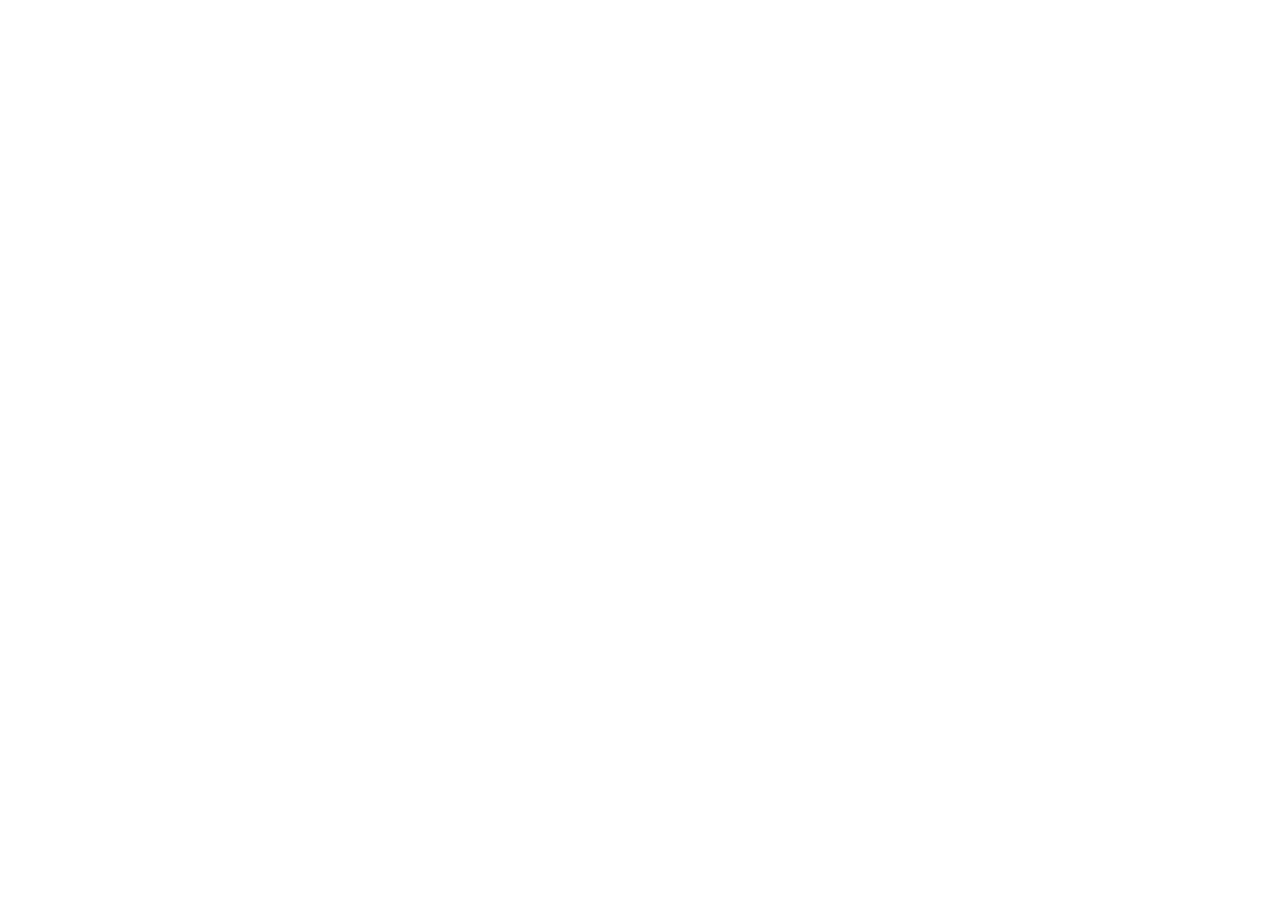
==== commit 85fb7b7d: "Forward legacy project links to the FreshVLA organization site" ====
--- a/index.html
+++ b/index.html
@@ -3,325 +3,17 @@
 <head>
   <meta charset="utf-8">
   <meta name="viewport" content="width=device-width, initial-scale=1">
-  <meta name="description" content="FreshVLA learns task progress and fine-grained robot movements from action-free videos using frequency-regularized hierarchical latent actions.">
-  <title>FreshVLA · Frequency-Regularized Time Scale Hierarchical Latent Actions</title>
-  <link rel="icon" href="assets/favicon.svg" type="image/svg+xml">
-  <link rel="preload" href="assets/fonts/fraunces.woff2" as="font" type="font/woff2" crossorigin>
-  <link rel="preload" href="assets/fonts/inter.woff2" as="font" type="font/woff2" crossorigin>
-  <link rel="stylesheet" href="assets/site.css">
-  <link rel="stylesheet" href="assets/cover.css?v=1ba1ec29">
-  <script defer src="assets/site.js"></script>
-  <script defer src="assets/cover-motion.js?v=811efe4d"></script>
+  <title>FreshVLA · Project page</title>
+  <link rel="canonical" href="https://freshvla.github.io/">
+  <script>
+    const home = new URL('https://freshvla.github.io/');
+    home.search = location.search;
+    home.hash = location.hash;
+    location.replace(home.href);
+  </script>
+  <noscript><meta http-equiv="refresh" content="0; url=https://freshvla.github.io/"></noscript>
 </head>
-<body id="top" class="research-cover">
-  <a class="skip" href="#main">Skip to content</a>
-  <svg xmlns="http://www.w3.org/2000/svg" class="symbols" aria-hidden="true">
-    <symbol id="i-paper" viewBox="0 0 24 24"><path d="M6 3h8l4 4v14H6zM14 3v5h4M9 12h6m-6 4h6"/></symbol>
-    <symbol id="i-results" viewBox="0 0 24 24"><path d="M4 4v16h16M8 16v-4m5 4V6m5 10V9"/></symbol>
-    <symbol id="i-film" viewBox="0 0 24 24"><rect x="3" y="5" width="18" height="14" rx="2"/><path d="m10 9 5 3-5 3z"/></symbol>
-    <symbol id="i-cite" viewBox="0 0 24 24"><path d="M9 4H7c-2 0-2 2-2 4s-1 4-3 4c2 0 3 2 3 4s0 4 2 4h2m6-16h2c2 0 2 2 2 4s1 4 3 4c-2 0-3 2-3 4s0 4-2 4h-2"/></symbol>
-    <symbol id="i-code" viewBox="0 0 16 16"><path fill="currentColor" stroke="none" d="M8 0C3.58 0 0 3.58 0 8c0 3.54 2.29 6.53 5.47 7.59.4.07.55-.17.55-.38 0-.19-.01-.82-.01-1.49-2.01.37-2.53-.49-2.69-.94-.09-.23-.48-.94-.82-1.13-.28-.15-.68-.52-.01-.53.63-.01 1.08.58 1.23.82.72 1.21 1.87.87 2.33.66.07-.52.28-.87.51-1.07-1.78-.2-3.64-.89-3.64-3.95 0-.87.31-1.59.82-2.15-.08-.2-.36-1.02.08-2.12 0 0 .67-.21 2.2.82A7.38 7.38 0 0 1 8 3.86c.68 0 1.36.09 2 .27 1.53-1.04 2.2-.82 2.2-.82.44 1.1.16 1.92.08 2.12.51.56.82 1.27.82 2.15 0 3.07-1.87 3.75-3.65 3.95.29.25.54.73.54 1.48 0 1.07-.01 1.93-.01 2.2 0 .21.15.46.55.38A8.01 8.01 0 0 0 16 8c0-4.42-3.58-8-8-8Z"/></symbol>
-    <symbol id="i-moon" viewBox="0 0 24 24"><path d="M20.5 14.1A8.8 8.8 0 0 1 9.9 3.5a8.7 8.7 0 1 0 10.6 10.6Z"/></symbol>
-    <symbol id="i-sun" viewBox="0 0 24 24"><circle cx="12" cy="12" r="4"/><path d="M12 2v2m0 16v2M2 12h2m16 0h2M5 5l1.4 1.4m11.2 11.2L19 19M5 19l1.4-1.4M17.6 6.4 19 5"/></symbol>
-    <symbol id="i-menu" viewBox="0 0 24 24"><path d="M3 6h18M3 12h18M3 18h18"/></symbol>
-    <symbol id="i-zoom" viewBox="0 0 24 24"><path d="M9 4H4v5m11-5h5v5M4 15v5h5m11-5v5h-5"/></symbol>
-    <symbol id="i-copy" viewBox="0 0 24 24"><rect x="8" y="8" width="12" height="13" rx="2"/><path d="M16 8V4H4v12h4"/></symbol>
-  </svg>
-  <nav class="nav" aria-label="Main navigation">
-    <div class="wrap nav-inner">
-      <a class="logo" href="#top" aria-label="FreshVLA home"><span class="c1">F</span><span class="c2">r</span><span class="c3">e</span><span class="c4">s</span><span class="c5">h</span>VLA</a>
-      <div class="nav-links" id="nav-links">
-        <a href="#timescales">Overview</a><a href="#abstract">Abstract</a><a href="#method">Method</a><a href="#results">Results</a><a href="#real-robot">Real robot</a><a href="#resources">Resources</a><a href="#bibtex">BibTeX</a>
-      </div>
-      <div class="nav-tools">
-        <a class="icon-button source" href="https://github.com/Easy19613/freshvla-project" aria-label="Project page source on GitHub" title="Project page source on GitHub"><svg class="icon" aria-hidden="true"><use href="#i-code"></use></svg></a>
-        <button class="icon-button js-only" type="button" id="theme" aria-label="Dark mode" aria-pressed="false" title="Dark mode"><svg class="icon" aria-hidden="true"><use href="#i-moon"></use></svg></button>
-        <button class="icon-button menu js-only" type="button" id="menu" aria-label="Navigation menu" aria-expanded="false" aria-controls="nav-links"><svg class="icon" aria-hidden="true"><use href="#i-menu"></use></svg></button>
-      </div>
-    </div>
-  </nav>
-  <main id="main">
-    <header class="cover-header">
-      <div class="photo-cover">
-        <div class="cover-grid">
-          <figure class="cover-tile tile-bowls">
-          <img src="assets/figures/cover-bowls.webp" alt="The gripper lifts a green bowl above a drawer." decoding="async">
-          <figcaption>Organize bowls</figcaption>
-        </figure><figure class="cover-tile tile-pot">
-          <img src="assets/figures/cover-pot.webp" alt="The gripper holds the lid above an open pot." decoding="async">
-          <figcaption>Open pot</figcaption>
-        </figure><figure class="cover-tile tile-dinner">
-          <img src="assets/figures/cover-dinner.webp" alt="The robot presses the red bell beside the grill." decoding="async">
-          <figcaption>Warmup dinner</figcaption>
-        </figure><figure class="cover-tile tile-toys">
-          <img src="assets/figures/cover-toys.webp" alt="The robot holds a tool above a group of colorful blocks." decoding="async">
-          <figcaption>Collect toys</figcaption>
-        </figure>
-        </div>
-        <div class="cover-signature"><h1 aria-label="FreshVLA"><span class="c1">F</span><span class="c2">r</span><span class="c3">e</span><span class="c4">s</span><span class="c5">h</span><span class="cover-suffix">VLA</span></h1></div>
-      </div>
-      <div class="wrap paper-details">
-        <div class="paper-info">
-          <p class="paper-kind">Research preprint</p>
-          <p class="cover-paper-title">Frequency-Regularized Time Scale Hierarchical Latent Actions for Vision-Language-Action Models</p>
-          <div class="actions"><a class="btn primary" href="assets/FreshVLA.pdf"><svg class="icon" aria-hidden="true"><use href="#i-paper"></use></svg> Paper</a><a class="btn" href="#real-robot"><svg class="icon" aria-hidden="true"><use href="#i-film"></use></svg> Real robot</a><a class="btn" href="#results"><svg class="icon" aria-hidden="true"><use href="#i-results"></use></svg> Results</a><a class="btn" href="#bibtex"><svg class="icon" aria-hidden="true"><use href="#i-cite"></use></svg> BibTeX</a></div>
-        </div>
-        <div class="credits">
-          <p class="authors">
-          <span>Jiaming Liang<sup>1,2,*</sup></span>, <span>Yifeng Zhan<sup>1,*</sup></span>, <span>Rongyi He<sup>1,*</sup></span>, <span>Mu Li<sup>2,3,*</sup></span>, <span>Jiaqi Fan<sup>1</sup></span>,<br class="desktop-break">
-          <span>Zhiyuan Zhang<sup>1</sup></span>, <span>Qiwei Liang<sup>1</sup></span>, <span>Zhengjie Zhang<sup>1</sup></span>, <span>Boyang Cai<sup>1</sup></span>,<br class="desktop-break">
-          <span>Ningyuan Zhang<sup>2,†</sup></span>, <span>Xingjian Jing<sup>4</sup></span>, <span>Qiang Nie<sup>1,‡</sup></span>
-        </p>
-          <div class="affiliations"><span><sup>1</sup>The Hong Kong University of Science and Technology (Guangzhou)</span><span><sup>2</sup>XPENG Robotics</span><br class="desktop-break"><span><sup>3</sup>Shanghai Institute of Intelligent Science and Technology, Tongji University</span><span><sup>4</sup>City University of Hong Kong</span></div>
-          <p class="roles"><span>* Equal contribution</span><span>† Project lead</span><span>‡ Corresponding author</span></p>
-        </div>
-      </div>
-    </header>
-    <section id="timescales" aria-labelledby="timescales-title">
-      <div class="wrap timescale-layout">
-        <div class="idea">
-          <p class="paper-kind">The central idea</p>
-          <h2 id="timescales-title">One action,<br> two timescales.</h2>
-          <p class="idea-lede">Watch a robot open a pot. Over several frames, the lid lifts clear. From one frame to the next, the gripper makes small adjustments at the handle.</p>
-          <dl class="streams">
-            <div><dt><i class="substage-swatch" aria-hidden="true"></i>Substage scale</dt><dd>Tracks how the task progresses across a longer span of video.</dd></div>
-            <div><dt><i class="execution-swatch" aria-hidden="true"></i>Execution scale</dt><dd>Captures local motion left over after accounting for that progress.</dd></div>
-          </dl>
-        </div>
-        <figure class="probe" aria-labelledby="probe-title">
-          <div class="probe-heading"><h3 id="probe-title">What each stream predicts</h3><a class="figure-source" href="assets/figures/frequency-probe.webp" data-zoom data-caption="Original frequency probe from Figure 6b of the FreshVLA preprint" aria-label="Enlarge original paper figure 6b">Fig. 6b <svg class="icon" aria-hidden="true"><use href="#i-zoom"></use></svg></a></div>
-          <p class="probe-subtitle">Predictive R² on held-out robot motion</p>
-          <div class="band-group"><h4>Low-frequency motion</h4><div class="probe-measure">
-                  <span class="stream-label">Substage</span>
-                  <div class="bar-track" aria-hidden="true"><i class="substage-bar" style="width:90.000%"></i></div>
-                  <span class="probe-value">0.315</span>
-                </div><div class="probe-measure">
-                  <span class="stream-label">Execution</span>
-                  <div class="bar-track" aria-hidden="true"><i class="execution-bar" style="width:81.143%"></i></div>
-                  <span class="probe-value">0.284</span>
-                </div></div>
-          <div class="band-group"><h4>High-frequency motion</h4><div class="probe-measure">
-                  <span class="stream-label">Substage</span>
-                  <div class="bar-track" aria-hidden="true"><i class="substage-bar" style="width:0.286%"></i></div>
-                  <span class="probe-value">0.001</span>
-                </div><div class="probe-measure">
-                  <span class="stream-label">Execution</span>
-                  <div class="bar-track" aria-hidden="true"><i class="execution-bar" style="width:15.143%"></i></div>
-                  <span class="probe-value">0.053</span>
-                </div></div>
-          <figcaption>In four LIBERO suites, both streams predict slow motion more accurately. The execution stream retains more of the fast-changing detail.</figcaption>
-        </figure>
-      </div>
-    </section>
-    <section class="band section" id="abstract">
-      <div class="wrap"><div class="section-head"><p class="eyebrow">Abstract</p><h2>Learning actions from video</h2></div>
-        <div class="prose">
-          <p>In a video of a robot stacking bowls, the drawer and table appear in every frame. The brief moment when the gripper touches a bowl tells us more about the action. Learning from video requires identifying those changes and connecting them over time.</p>
-          <p>FreshVLA uses a temporal high-pass prior to direct attention toward regions that change during manipulation. It learns continuous latent actions at two timescales. One tracks progress through a task, while the other captures local changes during execution. A frozen encoder then supplies latent targets for a flow-matching policy that learns to generate robot actions.</p>
-          <p>With 2.5 billion parameters, FreshVLA achieves 98.2% average success on LIBERO and 80.4% on zero-shot LIBERO-PLUS. Across four tasks on a physical robot, it improves average success by 7.5 percentage points over π<sub>0.5</sub>.</p>
-        </div>
-      </div>
-    </section>
-    <section class="section" id="method">
-      <div class="wrap"><div class="section-head"><p class="eyebrow">Method</p><h2>From visual changes to robot actions</h2><p>FreshVLA first learns how a scene changes, then uses those representations to train a language-conditioned policy.</p></div>
-        <figure class="figure"><a class="figure-link" href="assets/figures/overview.webp" data-zoom><img src="assets/figures/overview.webp" loading="lazy" width="2200" height="1037" alt="FreshVLA overview, showing a high-pass visual prior, hierarchical latent actions, and joint flow matching for robot control."><span class="zoom-icon"><svg class="icon" aria-hidden="true"><use href="#i-zoom"></use></svg></span></a><figcaption>Visual transitions learned from video provide training targets for the robot policy.</figcaption></figure>
-        <div class="pipeline">
-          <article><span class="number">1</span><h3>Find the motion</h3><p>DynaAdapter learns which visual patches change as the gripper approaches and moves an object.</p><span class="footnote">High-pass visual prior</span></article>
-          <article><span class="number">2</span><h3>Separate the timescales</h3><p>A substage latent tracks slower progress. An execution latent describes the local residual motion.</p><span class="footnote">Frequency regularization</span></article>
-          <article><span class="number">3</span><h3>Learn the controls</h3><p>A frozen encoder supplies targets while a flow-matching policy jointly denoises latent actions and robot actions.</p><span class="footnote">Joint flow matching</span></article>
-        </div>
-      </div>
-    </section>
-    <section class="stats-section" aria-label="Benchmark highlights">
-      <div class="wrap stats">
-        <div><strong>98.2<span>%</span></strong><p>LIBERO average success</p></div>
-        <div><strong>80.4<span>%</span></strong><p>Zero-shot LIBERO-PLUS</p></div>
-        <div><strong>4.52<span> / 5</span></strong><p>CALVIN mean sequence length</p></div>
-        <div><strong>84.2<span>%</span></strong><p>Real-robot average success</p></div>
-      </div>
-    </section>
-    <section class="band section" id="results">
-      <div class="wrap"><div class="section-head"><p class="eyebrow">Results</p><h2>Manipulation across benchmarks</h2><p>Compare task success in simulation, under seven kinds of distribution shift, and on the physical robot.</p></div>
-        <div class="tabs results-tabs" data-tabs>
-  <div class="tablist" aria-label="Benchmark">
-    <button type="button" data-tab="sim-results">Simulation</button>
-    <button type="button" data-tab="plus-results">LIBERO-PLUS</button>
-    <button type="button" data-tab="robot-results">Real robot</button>
-  </div>
-  <div class="tab-panel" id="sim-results">
-    <div class="table-scroll" tabindex="0" role="region" aria-label="Simulation results">
-      <table>
-        <caption>LIBERO reports success rates (%). CALVIN reports the mean number of consecutive subtasks completed out of five.</caption>
-        <thead>
-          <tr>
-            <th scope="col">Method</th>
-            <th scope="col">Spatial</th>
-            <th scope="col">Object</th>
-            <th scope="col">Goal</th>
-            <th scope="col">Long</th>
-            <th scope="col">LIBERO avg.</th>
-            <th scope="col">CALVIN len.</th>
-          </tr>
-        </thead>
-        <tbody>
-          <tr>
-            <th scope="row">OpenVLA-OFT</th>
-            <td>96.2</td><td>98.3</td><td>96.2</td><td>90.7</td><td>95.3</td><td>4.10</td>
-          </tr>
-          <tr>
-            <th scope="row">π<sub>0.5</sub></th>
-            <td>98.8</td><td>98.2</td><td>98.0</td><td>92.4</td><td>96.9</td><td>4.26</td>
-          </tr>
-          <tr>
-            <th scope="row">GR00T-N1.6</th>
-            <td>97.7</td><td>98.5</td><td>97.5</td><td>94.4</td><td>97.0</td><td>4.24</td>
-          </tr>
-          <tr class="ours">
-            <th scope="row">FreshVLA</th>
-            <td>98.7</td><td>99.7</td><td>96.3</td><td>98.0</td><td>98.2</td><td>4.52</td>
-          </tr>
-        </tbody>
-      </table>
-    </div>
-  </div>
-  <div class="tab-panel" id="plus-results">
-    <div class="table-scroll" tabindex="0" role="region" aria-label="LIBERO-PLUS results">
-      <table>
-        <caption>Zero-shot success rates (%) across seven perturbation categories.</caption>
-        <thead>
-          <tr>
-            <th scope="col">Method</th>
-            <th scope="col">Camera</th>
-            <th scope="col">Robot</th>
-            <th scope="col">Language</th>
-            <th scope="col">Light</th>
-            <th scope="col">Background</th>
-            <th scope="col">Noise</th>
-            <th scope="col">Layout</th>
-            <th scope="col">Avg.</th>
-          </tr>
-        </thead>
-        <tbody>
-          <tr>
-            <th scope="row">OpenVLA-OFT</th>
-            <td>56.4</td><td>31.9</td><td>79.5</td><td>88.7</td><td>93.3</td><td>75.8</td><td>74.2</td><td>71.4</td>
-          </tr>
-          <tr>
-            <th scope="row">π<sub>0.5</sub></th>
-            <td>53.0</td><td>50.3</td><td>65.7</td><td>83.1</td><td>77.3</td><td>53.2</td><td>72.7</td><td>65.0</td>
-          </tr>
-          <tr class="ours">
-            <th scope="row">FreshVLA</th>
-            <td>60.0</td><td>58.9</td><td>88.9</td><td>97.0</td><td>97.1</td><td>84.4</td><td>76.3</td><td>80.4</td>
-          </tr>
-        </tbody>
-      </table>
-    </div>
-  </div>
-  <div class="tab-panel" id="robot-results">
-    <div class="table-scroll" tabindex="0" role="region" aria-label="Real robot results">
-      <table>
-        <caption>Task success rates (%) on the Flexiv tabletop setup.</caption>
-        <thead>
-          <tr>
-            <th scope="col">Method</th>
-            <th scope="col">Open Pot</th>
-            <th scope="col">Warmup Dinner</th>
-            <th scope="col">Organize Bowls</th>
-            <th scope="col">Collect Toys</th>
-            <th scope="col">Avg.</th>
-          </tr>
-        </thead>
-        <tbody>
-          <tr>
-            <th scope="row">π<sub>0</sub></th>
-            <td>96.7</td><td>63.3</td><td>53.3</td><td>66.7</td><td>70.0</td>
-          </tr>
-          <tr>
-            <th scope="row">QwenGR00T</th>
-            <td>93.3</td><td>60.0</td><td>66.7</td><td>60.0</td><td>70.0</td>
-          </tr>
-          <tr>
-            <th scope="row">ACoT-VLA</th>
-            <td>96.7</td><td>70.0</td><td>56.7</td><td>66.7</td><td>72.5</td>
-          </tr>
-          <tr>
-            <th scope="row">π<sub>0.5</sub></th>
-            <td>96.7</td><td>66.7</td><td>80.0</td><td>63.3</td><td>76.7</td>
-          </tr>
-          <tr class="ours">
-            <th scope="row">FreshVLA</th>
-            <td>96.7</td><td>80.0</td><td>86.7</td><td>73.3</td><td>84.2</td>
-          </tr>
-        </tbody>
-      </table>
-    </div>
-  </div>
-</div>
-        <p class="callout">On LIBERO-Long, FreshVLA reaches 98.0% success, 3.6 percentage points above GR00T-N1.6.</p>
-      </div>
-    </section>
-    <section class="section robot-section" id="real-robot" aria-labelledby="robot-title">
-      <div class="wrap">
-        <div class="section-head"><p class="eyebrow">Real robot</p><h2 id="robot-title">FreshVLA on the tabletop</h2><p>Four language-conditioned tasks on a 6-DoF Flexiv arm.</p></div>
-        <div class="tabs rollouts" data-tabs>
-          <div class="tablist steps" aria-label="Robot task"><button type="button" data-tab="task-bowls"><b aria-hidden="true">01</b>Organize Bowls</button>
-            <button type="button" data-tab="task-pot"><b aria-hidden="true">02</b>Open Pot</button>
-            <button type="button" data-tab="task-dinner"><b aria-hidden="true">03</b>Warmup Dinner</button>
-            <button type="button" data-tab="task-toys"><b aria-hidden="true">04</b>Collect Toys</button></div>
-          <div class="rollout-card" id="task-bowls">
-            <div class="rollout-head"><h3>Stack the bowls in the drawer, then close it.</h3><p><strong>86.7%</strong>Task success</p></div>
-            <a class="rollout-image" href="assets/figures/rollout-bowls.webp" data-zoom><img src="assets/figures/rollout-bowls.webp" width="1708" height="311" alt="Four successive camera frames from the Flexiv Organize Bowls task. Stack the bowls in the drawer, then close it."></a>
-            <div class="frame-labels" aria-hidden="true"><span>Frame 01</span><span>02</span><span>03</span><span>04</span></div>
-          </div>
-          <div class="rollout-card" id="task-pot">
-            <div class="rollout-head"><h3>Lift the lid off the pot.</h3><p><strong>96.7%</strong>Task success</p></div>
-            <a class="rollout-image" href="assets/figures/rollout-pot.webp" data-zoom><img src="assets/figures/rollout-pot.webp" width="1708" height="311" alt="Four successive camera frames from the Flexiv Open Pot task. Lift the lid off the pot."></a>
-            <div class="frame-labels" aria-hidden="true"><span>Frame 01</span><span>02</span><span>03</span><span>04</span></div>
-          </div>
-          <div class="rollout-card" id="task-dinner">
-            <div class="rollout-head"><h3>Place the meat on the grill, then ring the bell.</h3><p><strong>80.0%</strong>Task success</p></div>
-            <a class="rollout-image" href="assets/figures/rollout-dinner.webp" data-zoom><img src="assets/figures/rollout-dinner.webp" width="1708" height="311" alt="Four successive camera frames from the Flexiv Warmup Dinner task. Place the meat on the grill, then ring the bell."></a>
-            <div class="frame-labels" aria-hidden="true"><span>Frame 01</span><span>02</span><span>03</span><span>04</span></div>
-          </div>
-          <div class="rollout-card" id="task-toys">
-            <div class="rollout-head"><h3>Place the doll in the basket, then gather the blocks inside the black line.</h3><p><strong>73.3%</strong>Task success</p></div>
-            <a class="rollout-image" href="assets/figures/rollout-toys.webp" data-zoom><img src="assets/figures/rollout-toys.webp" width="1708" height="311" alt="Four successive camera frames from the Flexiv Collect Toys task. Place the doll in the basket, then gather the blocks inside the black line."></a>
-            <div class="frame-labels" aria-hidden="true"><span>Frame 01</span><span>02</span><span>03</span><span>04</span></div>
-          </div>
-        </div>
-      </div>
-    </section>
-    <section class="section band" id="analysis">
-      <div class="wrap"><div class="section-head"><p class="eyebrow">Qualitative analysis</p><h2>Where the model looks</h2><p>Attention maps from successive frames show how each encoder follows the interaction between the gripper and the object.</p></div>
-        <figure class="figure"><a class="figure-link" href="assets/figures/attention.webp" data-zoom><img width="2050" height="453" src="assets/figures/attention.webp" loading="lazy" alt="Attention maps from four encoders over the same tabletop manipulation sequence, with FreshVLA at top left."><span class="zoom-icon"><svg class="icon" aria-hidden="true"><use href="#i-zoom"></use></svg></span></a><figcaption>In the paper’s qualitative comparison, FreshVLA attends more consistently to the gripper–object interaction over time.</figcaption></figure>
-      </div>
-    </section>
-    <section class="section" id="resources">
-      <div class="wrap"><div class="section-head"><p class="eyebrow">Resources</p><h2>Paper and figures</h2></div>
-        <div class="resources">
-          <article><div class="res-icon"><svg class="icon" aria-hidden="true"><use href="#i-paper"></use></svg></div><h3>Full paper</h3><p>Read the manuscript, benchmark protocols, and supplementary analyses.</p><a class="btn" href="assets/FreshVLA.pdf">Read PDF</a></article>
-          <article><div class="res-icon"><svg class="icon" aria-hidden="true"><use href="#i-results"></use></svg></div><h3>Pretraining architecture</h3><p>Inspect DynaAdapter, the two latent streams, and their training objectives.</p><a class="btn" href="assets/figures/pretraining.webp" data-zoom data-caption="FreshVLA pretraining architecture">View figure</a></article>
-          <article><div class="res-icon"><svg class="icon" aria-hidden="true"><use href="#i-film"></use></svg></div><h3>Robot setup</h3><p>See the Flexiv arm, camera placement, and image sequences from all four tasks.</p><a class="btn" href="assets/figures/flexiv.webp" data-zoom data-caption="Flexiv setup and four tabletop tasks">View setup</a></article>
-        </div>
-      </div>
-    </section>
-    <section class="band section" id="bibtex">
-      <div class="wrap"><div class="section-head"><p class="eyebrow">Citation</p><h2>BibTeX</h2></div>
-        <div class="citation"><button type="button" class="copy js-only" id="copy"><svg class="icon" aria-hidden="true"><use href="#i-copy"></use></svg> <span>Copy</span></button><pre><code id="citation">@misc{liang2026freshvla,
-  title  = {{FreshVLA}: Frequency-Regularized Time Scale Hierarchical
-            Latent Actions for Vision-Language-Action Models},
-  author = {Liang, Jiaming and Zhan, Yifeng and He, Rongyi and
-            Li, Mu and Fan, Jiaqi and Zhang, Zhiyuan and
-            Liang, Qiwei and Zhang, Zhengjie and Cai, Boyang and
-            Zhang, Ningyuan and Jing, Xingjian and Nie, Qiang},
-  year   = {2026},
-  note   = {Preprint}
-}</code></pre></div><p role="status" class="sr-only" id="copy-status"></p>
-      </div>
-    </section>
-  </main>
-  <footer><div class="wrap footer-inner"><a class="logo" href="#top" aria-label="FreshVLA home"><span class="c1">F</span><span class="c2">r</span><span class="c3">e</span><span class="c4">s</span><span class="c5">h</span>VLA</a><div><a href="assets/FreshVLA.pdf">Paper</a><a href="#bibtex">BibTeX</a><a href="#top">Back to top</a></div></div></footer>
-  <dialog id="lightbox" aria-label="Enlarged figure"><button type="button" class="lightbox-close" aria-label="Close enlarged figure">×</button><img alt=""></dialog>
+<body>
+  <p><a href="https://freshvla.github.io/">Open the FreshVLA project page</a></p>
 </body>
 </html>
